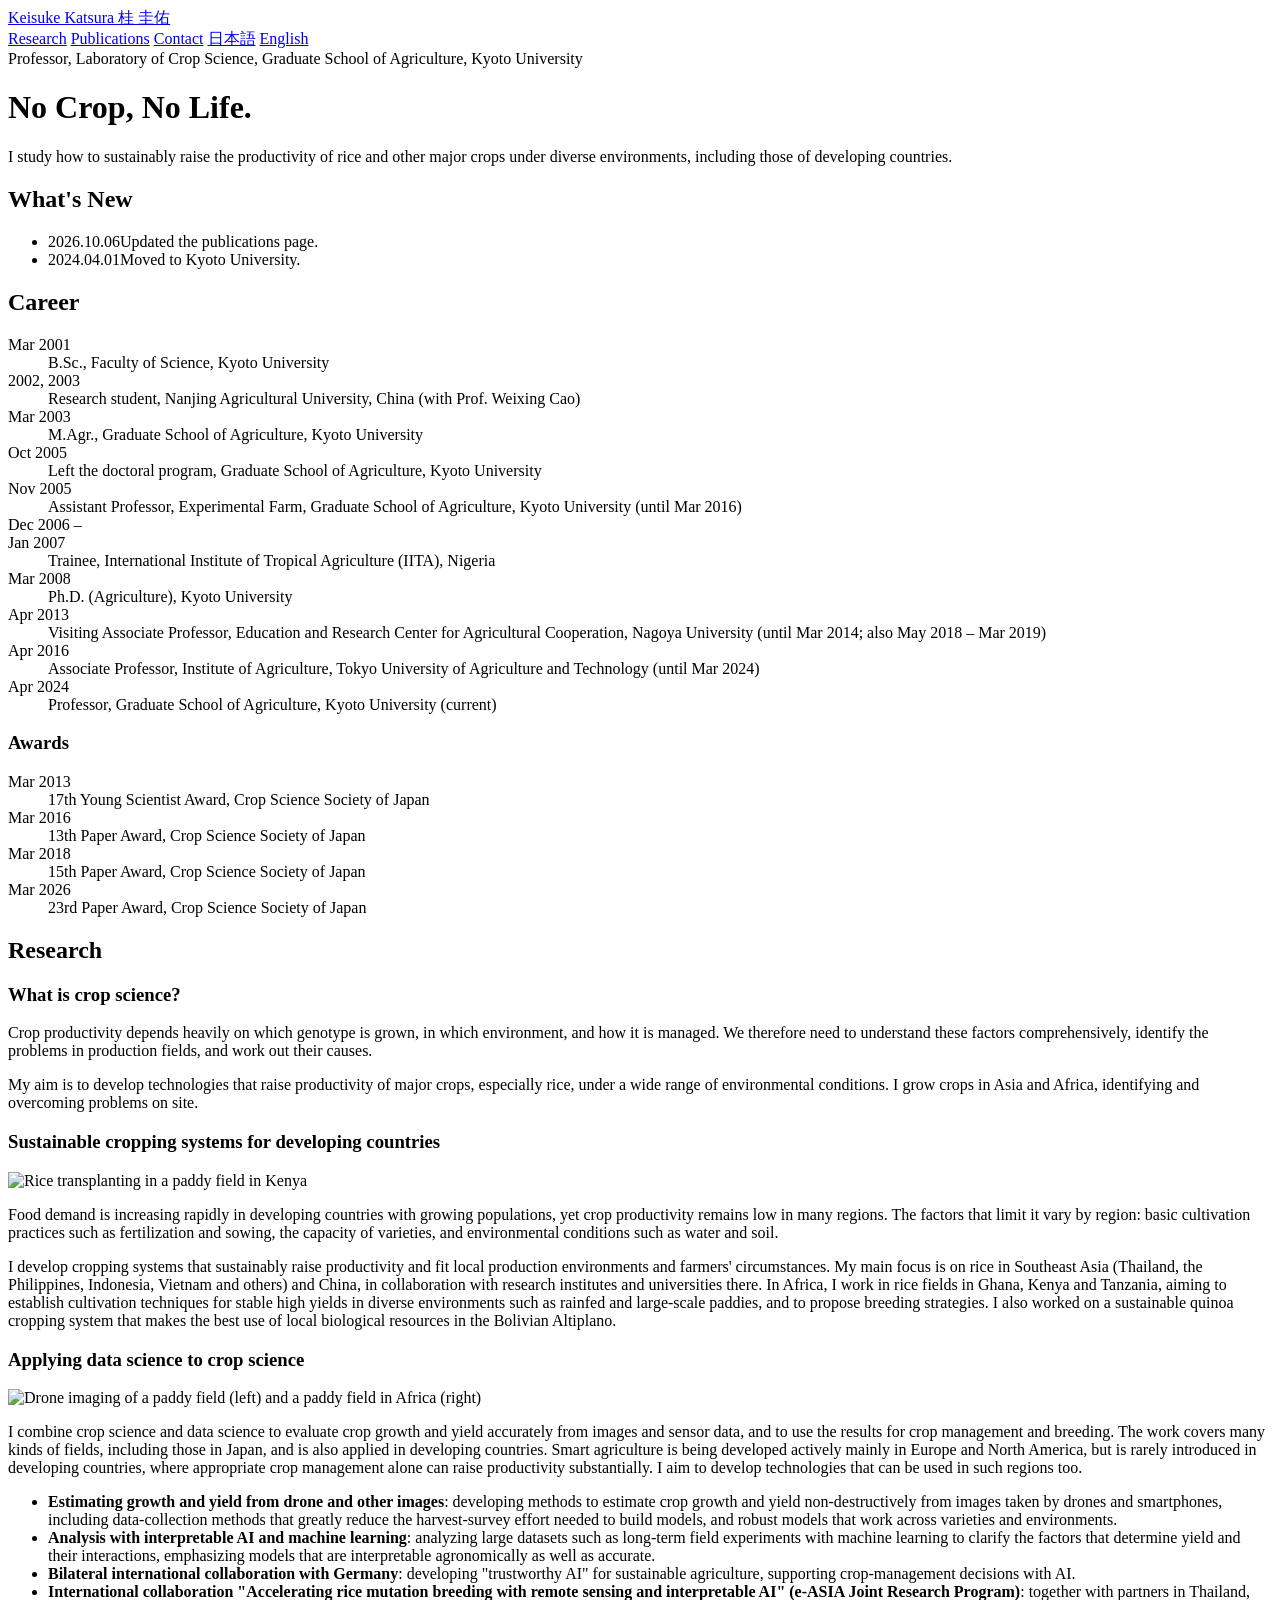
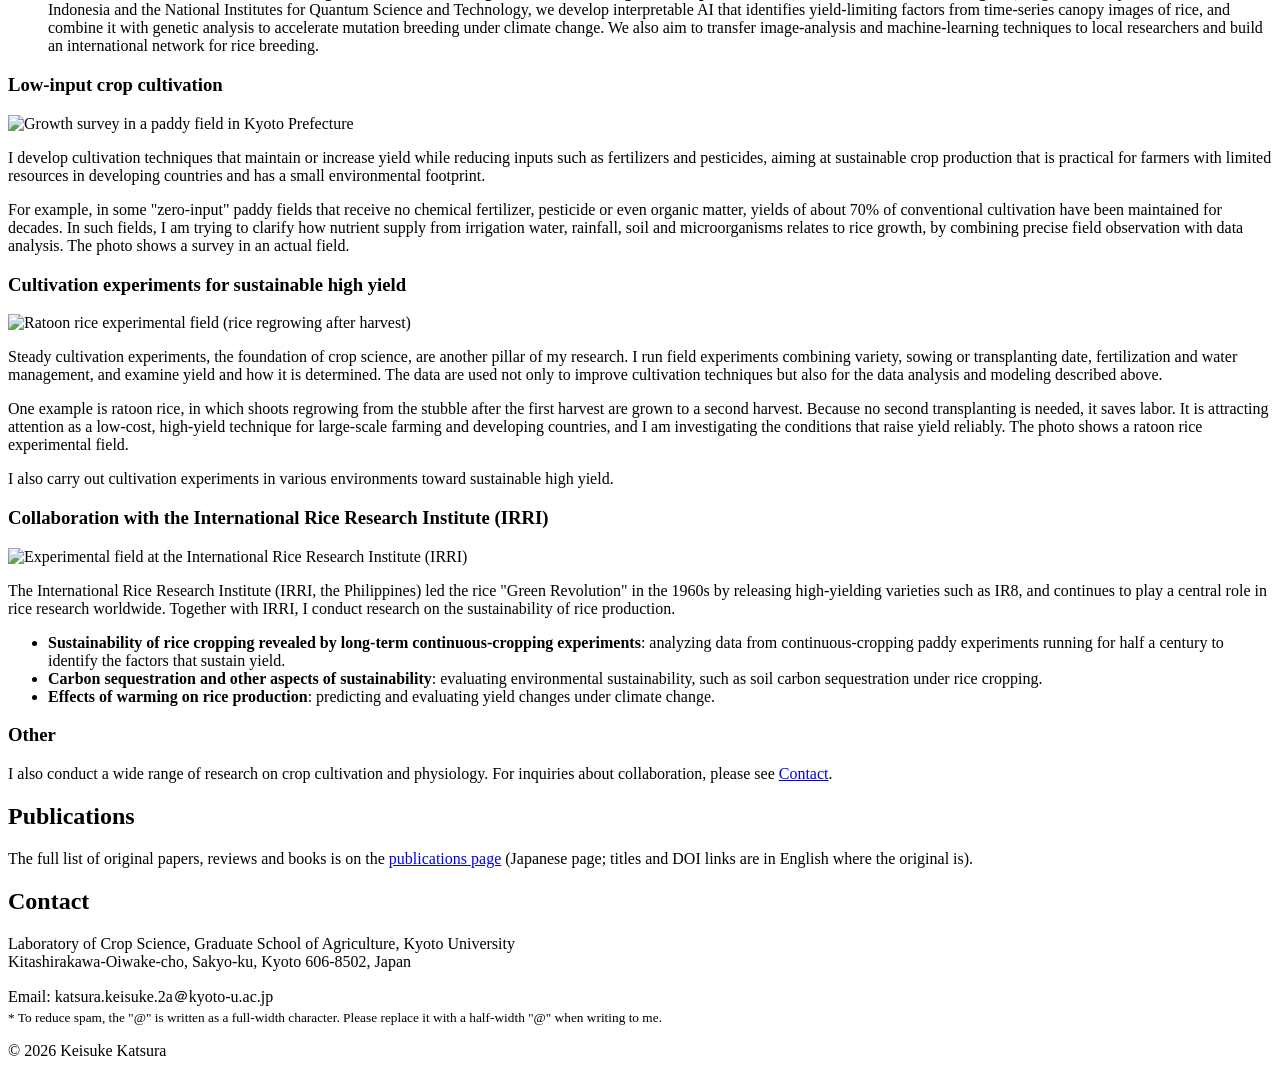
==== en.html @ cc86bb64 "Add files via upload" ====
<!doctype html>
<html lang="en">
<head>
<meta charset="utf-8">
<meta name="viewport" content="width=device-width,initial-scale=1">
<title>Keisuke Katsura</title>
<meta name="description" content="Personal website of Keisuke Katsura, Professor of Crop Science at Kyoto University. Research on sustainably raising the productivity of rice and other major crops under diverse environments, including developing countries.">
<link rel="preconnect" href="https://fonts.googleapis.com">
<link rel="preconnect" href="https://fonts.gstatic.com" crossorigin>
<link rel="stylesheet" href="https://fonts.googleapis.com/css2?family=Inter:wght@400;600;800&family=Noto+Sans+JP:wght@400;500;700&display=swap">
<link rel="stylesheet" href="style.css">
</head>
<body>
<header><div class="bar">
<a class="brand" href="en.html">Keisuke Katsura <span>桂 圭佑</span></a>
<nav>
<a href="#research">Research</a>
<a href="#publications">Publications</a>
<a href="#contact">Contact</a>
<a href="index.html">日本語</a>
<a href="en.html" aria-current="page">English</a>
</nav></div></header>

<div class="hero"><div>
<div class="eyebrow">Professor, Laboratory of Crop Science, Graduate School of Agriculture, Kyoto University</div>
<h1>No Crop, No Life.</h1>
<p>I study how to sustainably raise the productivity of rice and other major crops under diverse environments, including those of developing countries.</p>
</div></div>

<main>
<h2>What's New</h2>
<ul class="news">
<li><time datetime="2026-10-06">2026.10.06</time>Updated the publications page.</li>
<li><time datetime="2024-04-01">2024.04.01</time>Moved to Kyoto University.</li>
</ul>

<h2>Career</h2>
<div class="card">
<dl class="career">
<dt>Mar 2001</dt><dd>B.Sc., Faculty of Science, Kyoto University</dd>
<dt>2002, 2003</dt><dd>Research student, Nanjing Agricultural University, China (with Prof. Weixing Cao)</dd>
<dt>Mar 2003</dt><dd>M.Agr., Graduate School of Agriculture, Kyoto University</dd>
<dt>Oct 2005</dt><dd>Left the doctoral program, Graduate School of Agriculture, Kyoto University</dd>
<dt>Nov 2005</dt><dd>Assistant Professor, Experimental Farm, Graduate School of Agriculture, Kyoto University (until Mar 2016)</dd>
<dt>Dec 2006 –<br>Jan 2007</dt><dd>Trainee, International Institute of Tropical Agriculture (IITA), Nigeria</dd>
<dt>Mar 2008</dt><dd>Ph.D. (Agriculture), Kyoto University</dd>
<dt>Apr 2013</dt><dd>Visiting Associate Professor, Education and Research Center for Agricultural Cooperation, Nagoya University (until Mar 2014; also May 2018 – Mar 2019)</dd>
<dt>Apr 2016</dt><dd>Associate Professor, Institute of Agriculture, Tokyo University of Agriculture and Technology (until Mar 2024)</dd>
<dt>Apr 2024</dt><dd>Professor, Graduate School of Agriculture, Kyoto University (current)</dd>
</dl>
<h3>Awards</h3>
<dl class="career">
<dt>Mar 2013</dt><dd>17th Young Scientist Award, Crop Science Society of Japan</dd>
<dt>Mar 2016</dt><dd>13th Paper Award, Crop Science Society of Japan</dd>
<dt>Mar 2018</dt><dd>15th Paper Award, Crop Science Society of Japan</dd>
<dt>Mar 2026</dt><dd>23rd Paper Award, Crop Science Society of Japan</dd>
</dl>
</div>

<h2 id="research">Research</h2>

<h3>What is crop science?</h3>
<div class="card">
<p>Crop productivity depends heavily on which genotype is grown, in which environment, and how it is managed. We therefore need to understand these factors comprehensively, identify the problems in production fields, and work out their causes.</p>
<p>My aim is to develop technologies that raise productivity of major crops, especially rice, under a wide range of environmental conditions. I grow crops in Asia and Africa, identifying and overcoming problems on site.</p>
</div>

<h3>Sustainable cropping systems for developing countries</h3>
<div class="card">
<img src="Africa.jpg" alt="Rice transplanting in a paddy field in Kenya">
<p>Food demand is increasing rapidly in developing countries with growing populations, yet crop productivity remains low in many regions. The factors that limit it vary by region: basic cultivation practices such as fertilization and sowing, the capacity of varieties, and environmental conditions such as water and soil.</p>
<p>I develop cropping systems that sustainably raise productivity and fit local production environments and farmers' circumstances. My main focus is on rice in Southeast Asia (Thailand, the Philippines, Indonesia, Vietnam and others) and China, in collaboration with research institutes and universities there. In Africa, I work in rice fields in Ghana, Kenya and Tanzania, aiming to establish cultivation techniques for stable high yields in diverse environments such as rainfed and large-scale paddies, and to propose breeding strategies. I also worked on a sustainable quinoa cropping system that makes the best use of local biological resources in the Bolivian Altiplano.</p>
</div>

<h3>Applying data science to crop science</h3>
<div class="card">
<img src="Amart%20agric.jpg" alt="Drone imaging of a paddy field (left) and a paddy field in Africa (right)">
<p>I combine crop science and data science to evaluate crop growth and yield accurately from images and sensor data, and to use the results for crop management and breeding. The work covers many kinds of fields, including those in Japan, and is also applied in developing countries. Smart agriculture is being developed actively mainly in Europe and North America, but is rarely introduced in developing countries, where appropriate crop management alone can raise productivity substantially. I aim to develop technologies that can be used in such regions too.</p>
<ul>
<li><strong>Estimating growth and yield from drone and other images</strong>: developing methods to estimate crop growth and yield non-destructively from images taken by drones and smartphones, including data-collection methods that greatly reduce the harvest-survey effort needed to build models, and robust models that work across varieties and environments.</li>
<li><strong>Analysis with interpretable AI and machine learning</strong>: analyzing large datasets such as long-term field experiments with machine learning to clarify the factors that determine yield and their interactions, emphasizing models that are interpretable agronomically as well as accurate.</li>
<li><strong>Bilateral international collaboration with Germany</strong>: developing "trustworthy AI" for sustainable agriculture, supporting crop-management decisions with AI.</li>
<li><strong>International collaboration "Accelerating rice mutation breeding with remote sensing and interpretable AI" (e-ASIA Joint Research Program)</strong>: together with partners in Thailand, Indonesia and the National Institutes for Quantum Science and Technology, we develop interpretable AI that identifies yield-limiting factors from time-series canopy images of rice, and combine it with genetic analysis to accelerate mutation breeding under climate change. We also aim to transfer image-analysis and machine-learning techniques to local researchers and build an international network for rice breeding.</li>
</ul>
</div>

<h3>Low-input crop cultivation</h3>
<div class="card">
<img src="IMG_9098.jpg" alt="Growth survey in a paddy field in Kyoto Prefecture">
<p>I develop cultivation techniques that maintain or increase yield while reducing inputs such as fertilizers and pesticides, aiming at sustainable crop production that is practical for farmers with limited resources in developing countries and has a small environmental footprint.</p>
<p>For example, in some "zero-input" paddy fields that receive no chemical fertilizer, pesticide or even organic matter, yields of about 70% of conventional cultivation have been maintained for decades. In such fields, I am trying to clarify how nutrient supply from irrigation water, rainfall, soil and microorganisms relates to rice growth, by combining precise field observation with data analysis. The photo shows a survey in an actual field.</p>
</div>

<h3>Cultivation experiments for sustainable high yield</h3>
<div class="card">
<img src="IMG_6469.jpg" alt="Ratoon rice experimental field (rice regrowing after harvest)">
<p>Steady cultivation experiments, the foundation of crop science, are another pillar of my research. I run field experiments combining variety, sowing or transplanting date, fertilization and water management, and examine yield and how it is determined. The data are used not only to improve cultivation techniques but also for the data analysis and modeling described above.</p>
<p>One example is ratoon rice, in which shoots regrowing from the stubble after the first harvest are grown to a second harvest. Because no second transplanting is needed, it saves labor. It is attracting attention as a low-cost, high-yield technique for large-scale farming and developing countries, and I am investigating the conditions that raise yield reliably. The photo shows a ratoon rice experimental field.</p>
<p>I also carry out cultivation experiments in various environments toward sustainable high yield.</p>
</div>

<h3>Collaboration with the International Rice Research Institute (IRRI)</h3>
<div class="card">
<img src="DSC_1600_web.jpg" alt="Experimental field at the International Rice Research Institute (IRRI)">
<p>The International Rice Research Institute (IRRI, the Philippines) led the rice "Green Revolution" in the 1960s by releasing high-yielding varieties such as IR8, and continues to play a central role in rice research worldwide. Together with IRRI, I conduct research on the sustainability of rice production.</p>
<ul>
<li><strong>Sustainability of rice cropping revealed by long-term continuous-cropping experiments</strong>: analyzing data from continuous-cropping paddy experiments running for half a century to identify the factors that sustain yield.</li>
<li><strong>Carbon sequestration and other aspects of sustainability</strong>: evaluating environmental sustainability, such as soil carbon sequestration under rice cropping.</li>
<li><strong>Effects of warming on rice production</strong>: predicting and evaluating yield changes under climate change.</li>
</ul>
</div>

<h3>Other</h3>
<div class="card">
<p>I also conduct a wide range of research on crop cultivation and physiology. For inquiries about collaboration, please see <a href="#contact">Contact</a>.</p>
</div>

<h2 id="publications">Publications</h2>
<div class="card">
<p>The full list of original papers, reviews and books is on the <a href="publications.html">publications page</a> (Japanese page; titles and DOI links are in English where the original is).</p>
</div>

<h2 id="contact">Contact</h2>
<div class="card">
<p>Laboratory of Crop Science, Graduate School of Agriculture, Kyoto University<br>
Kitashirakawa-Oiwake-cho, Sakyo-ku, Kyoto 606-8502, Japan</p>
<p>Email: katsura.keisuke.2a＠kyoto-u.ac.jp<br>
<small class="muted">* To reduce spam, the "@" is written as a full-width character. Please replace it with a half-width "@" when writing to me.</small></p>
</div>
</main>
<footer>&copy; 2026 Keisuke Katsura</footer>
</body>
</html>
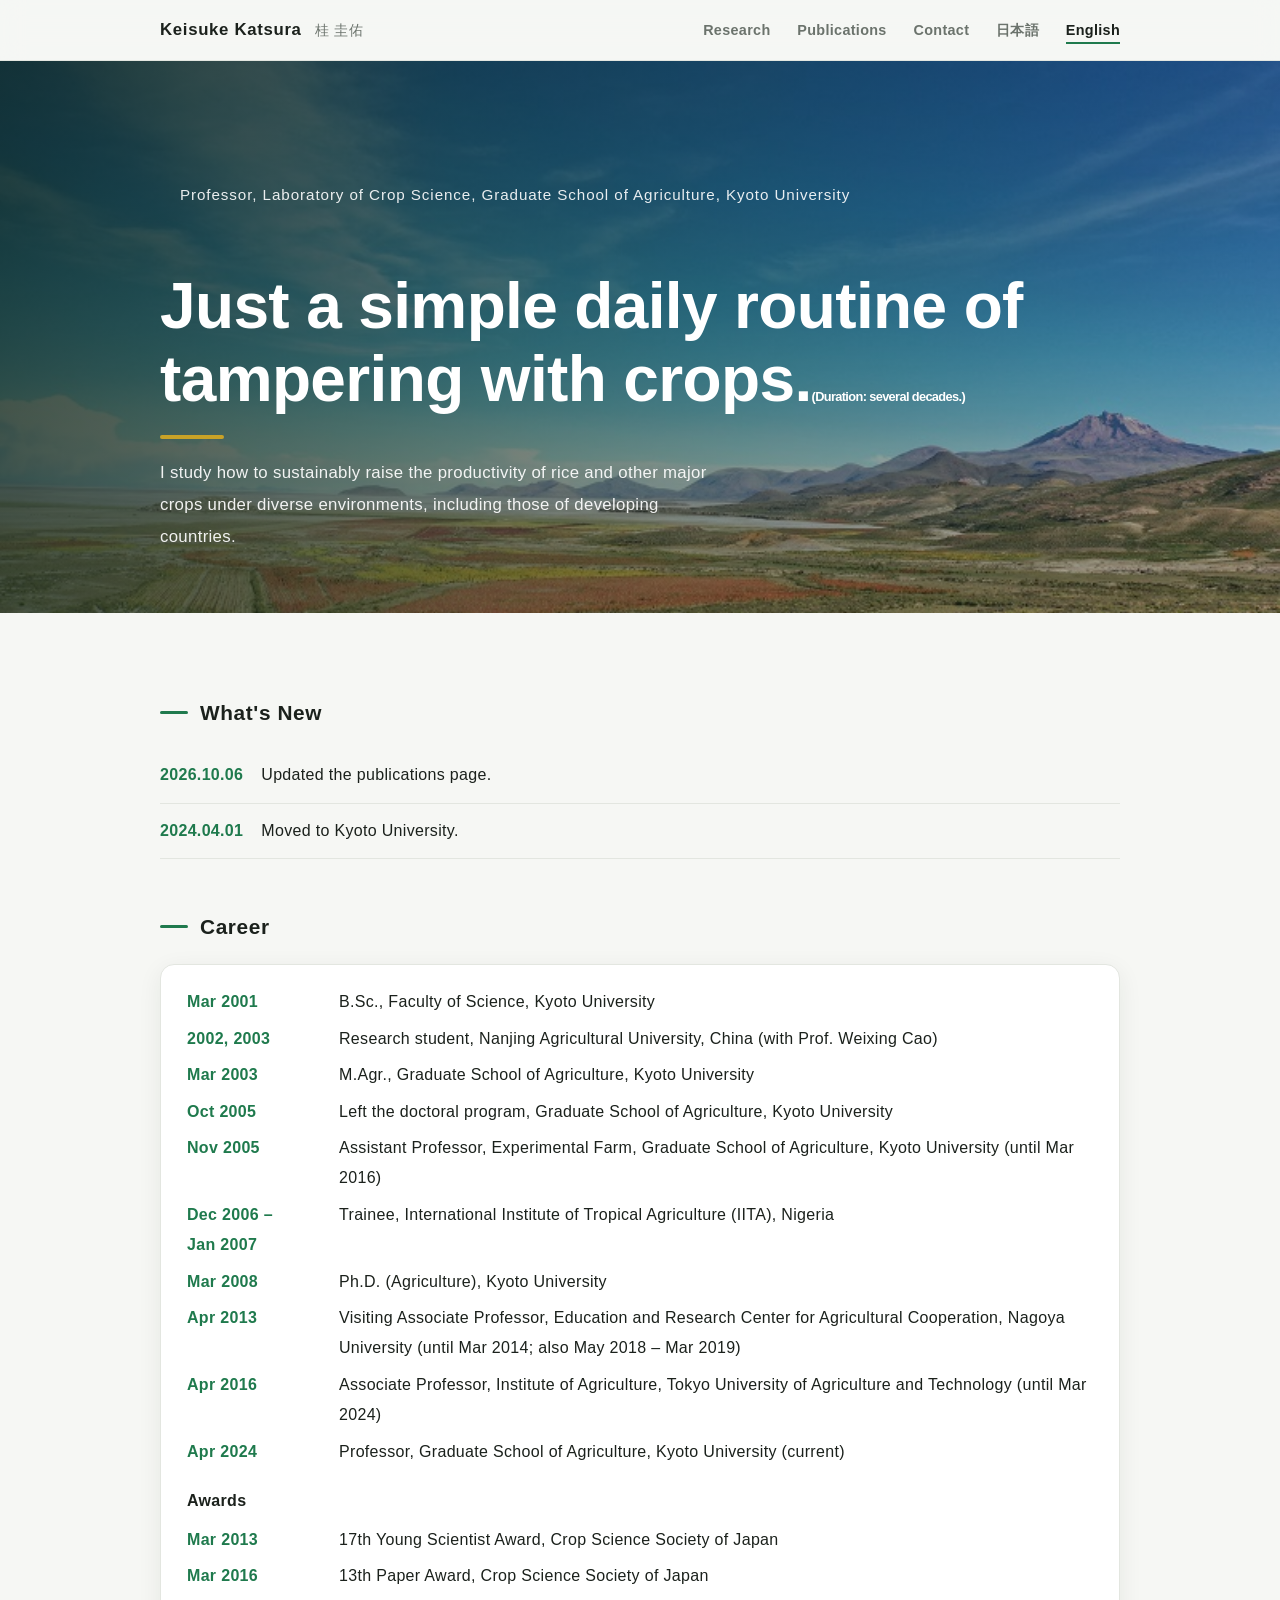
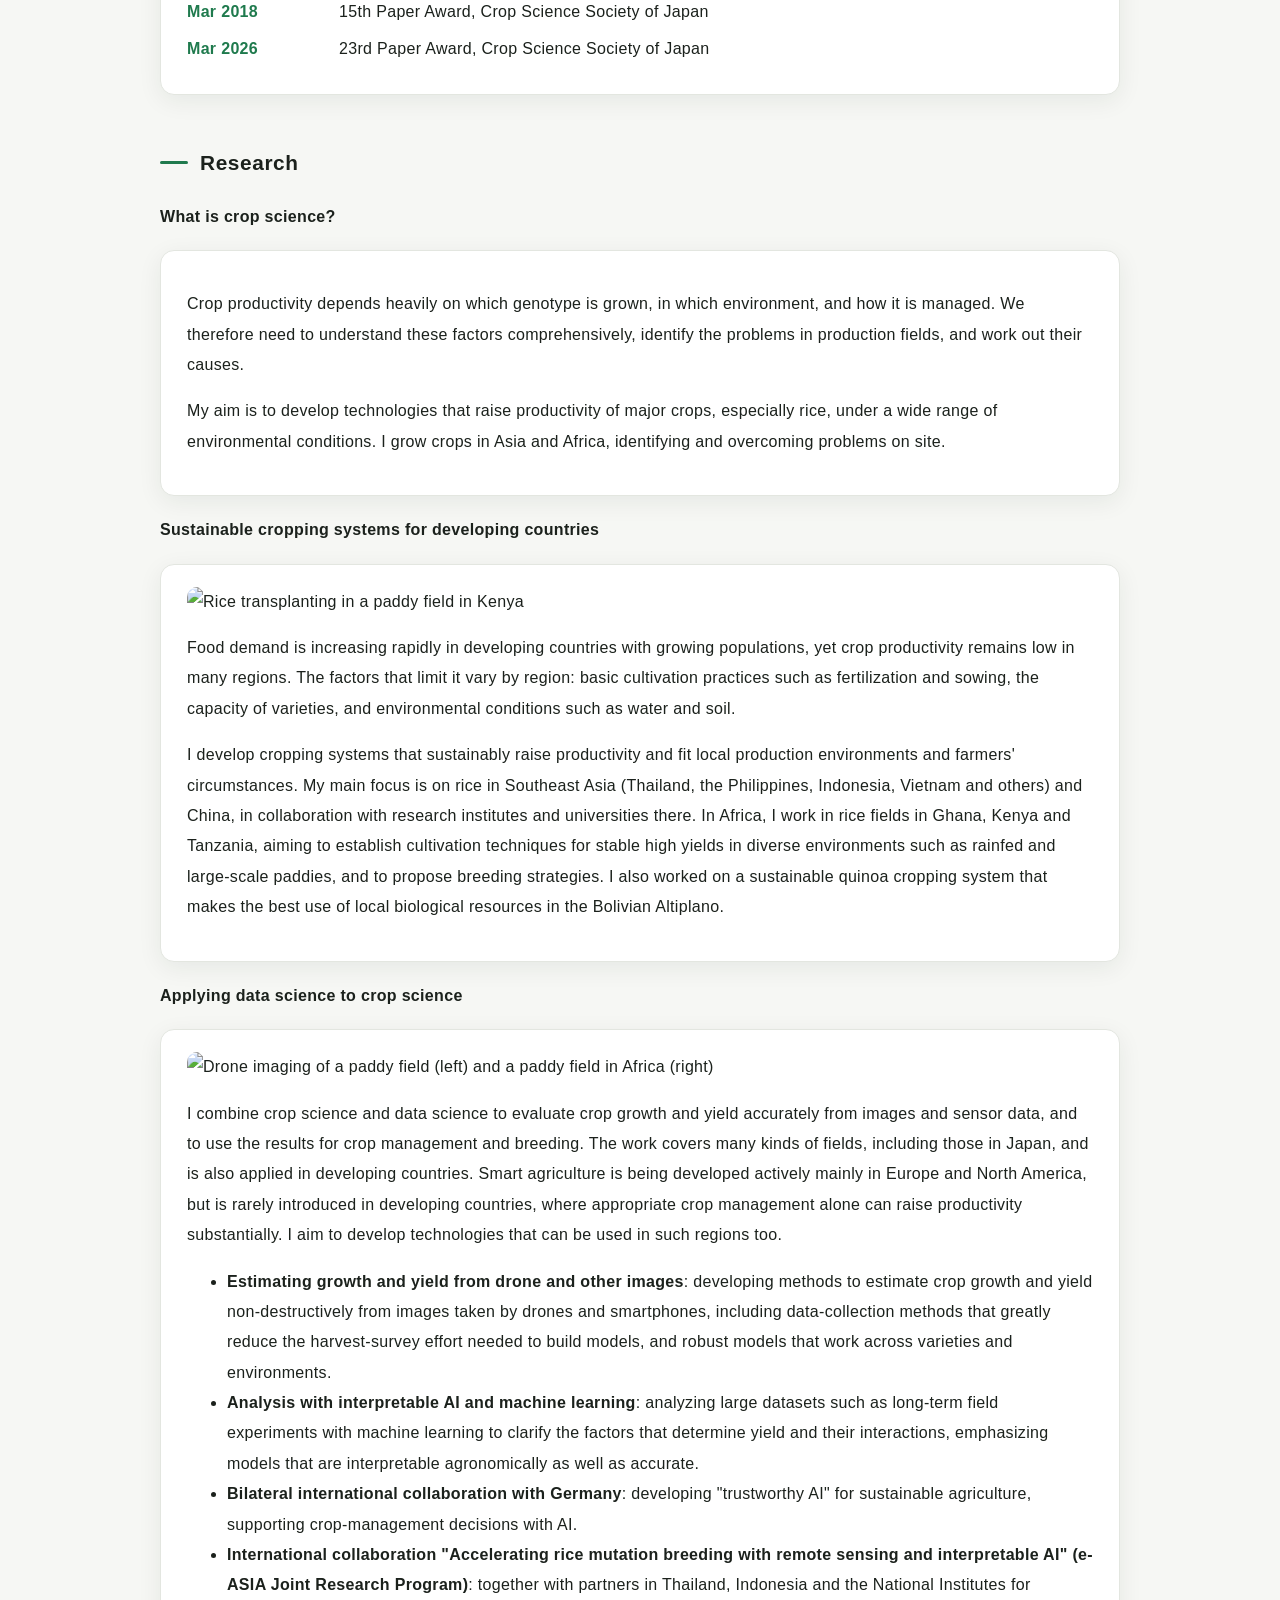
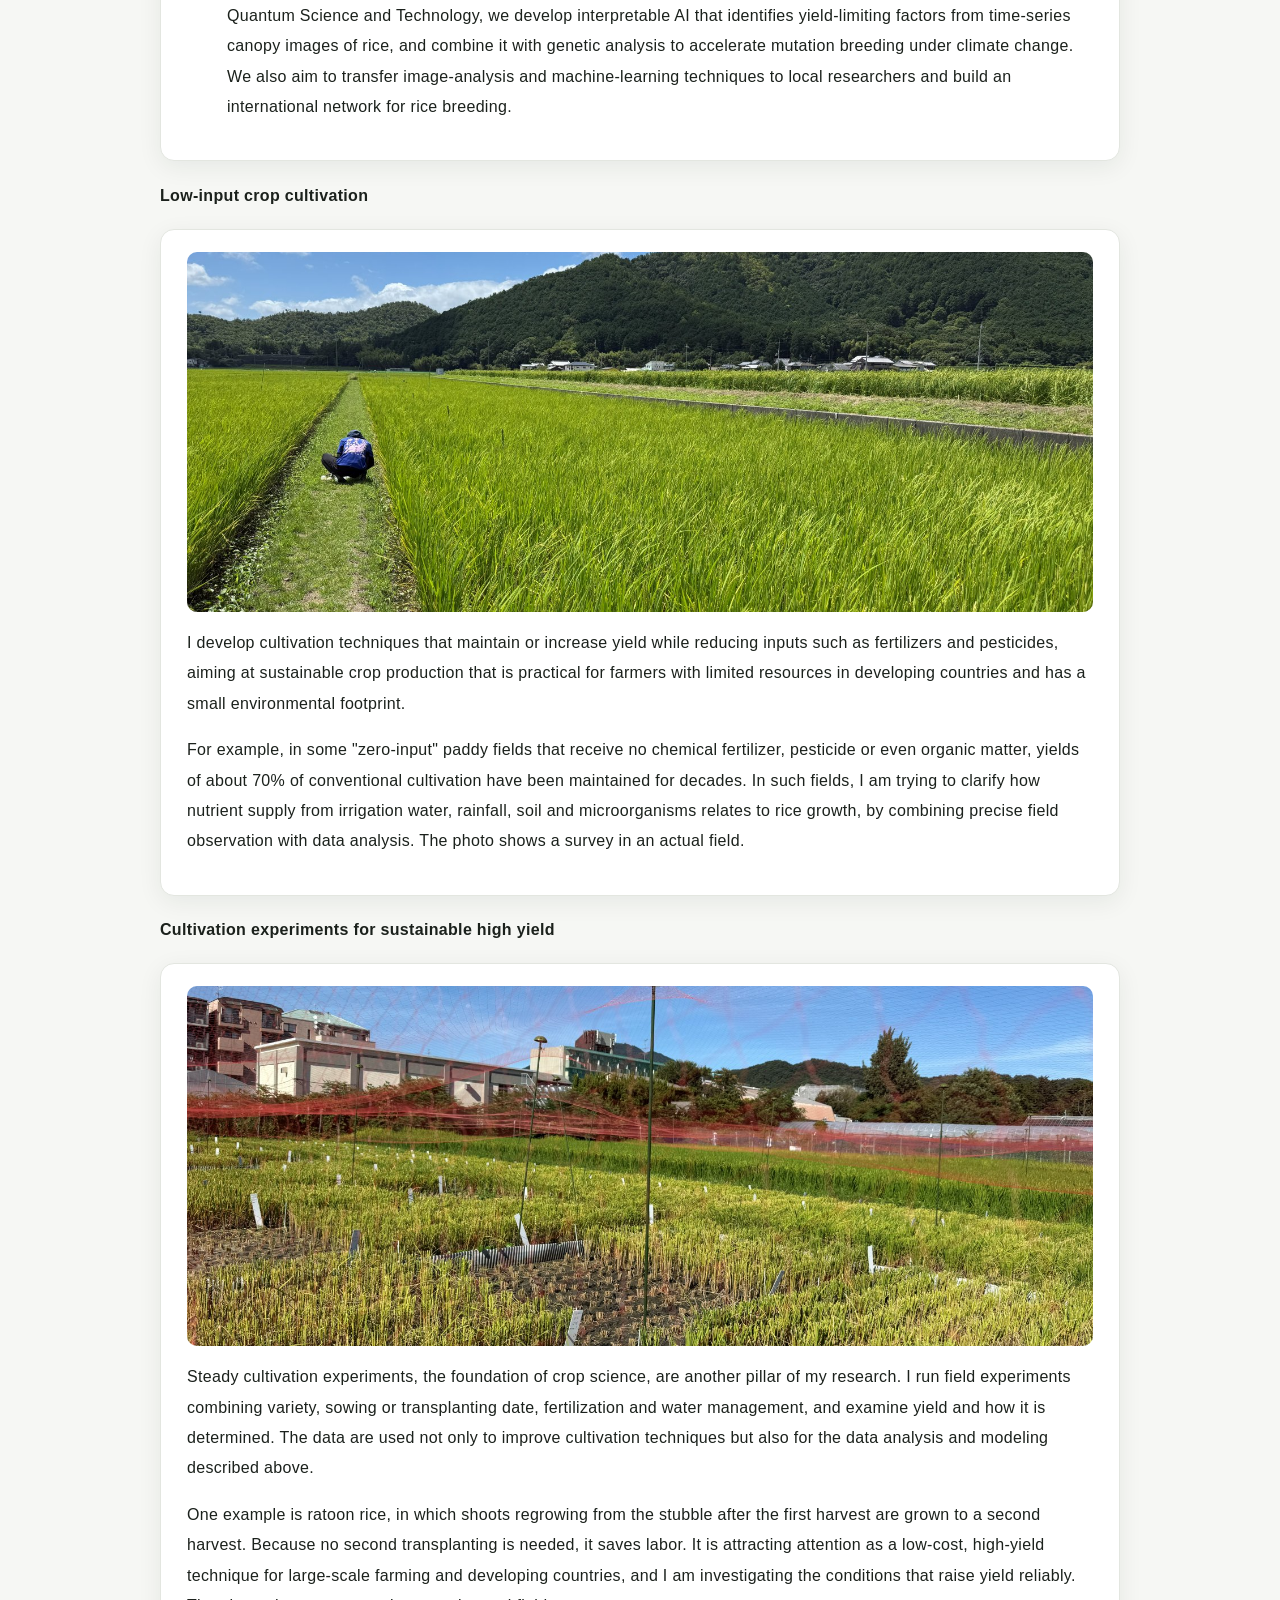
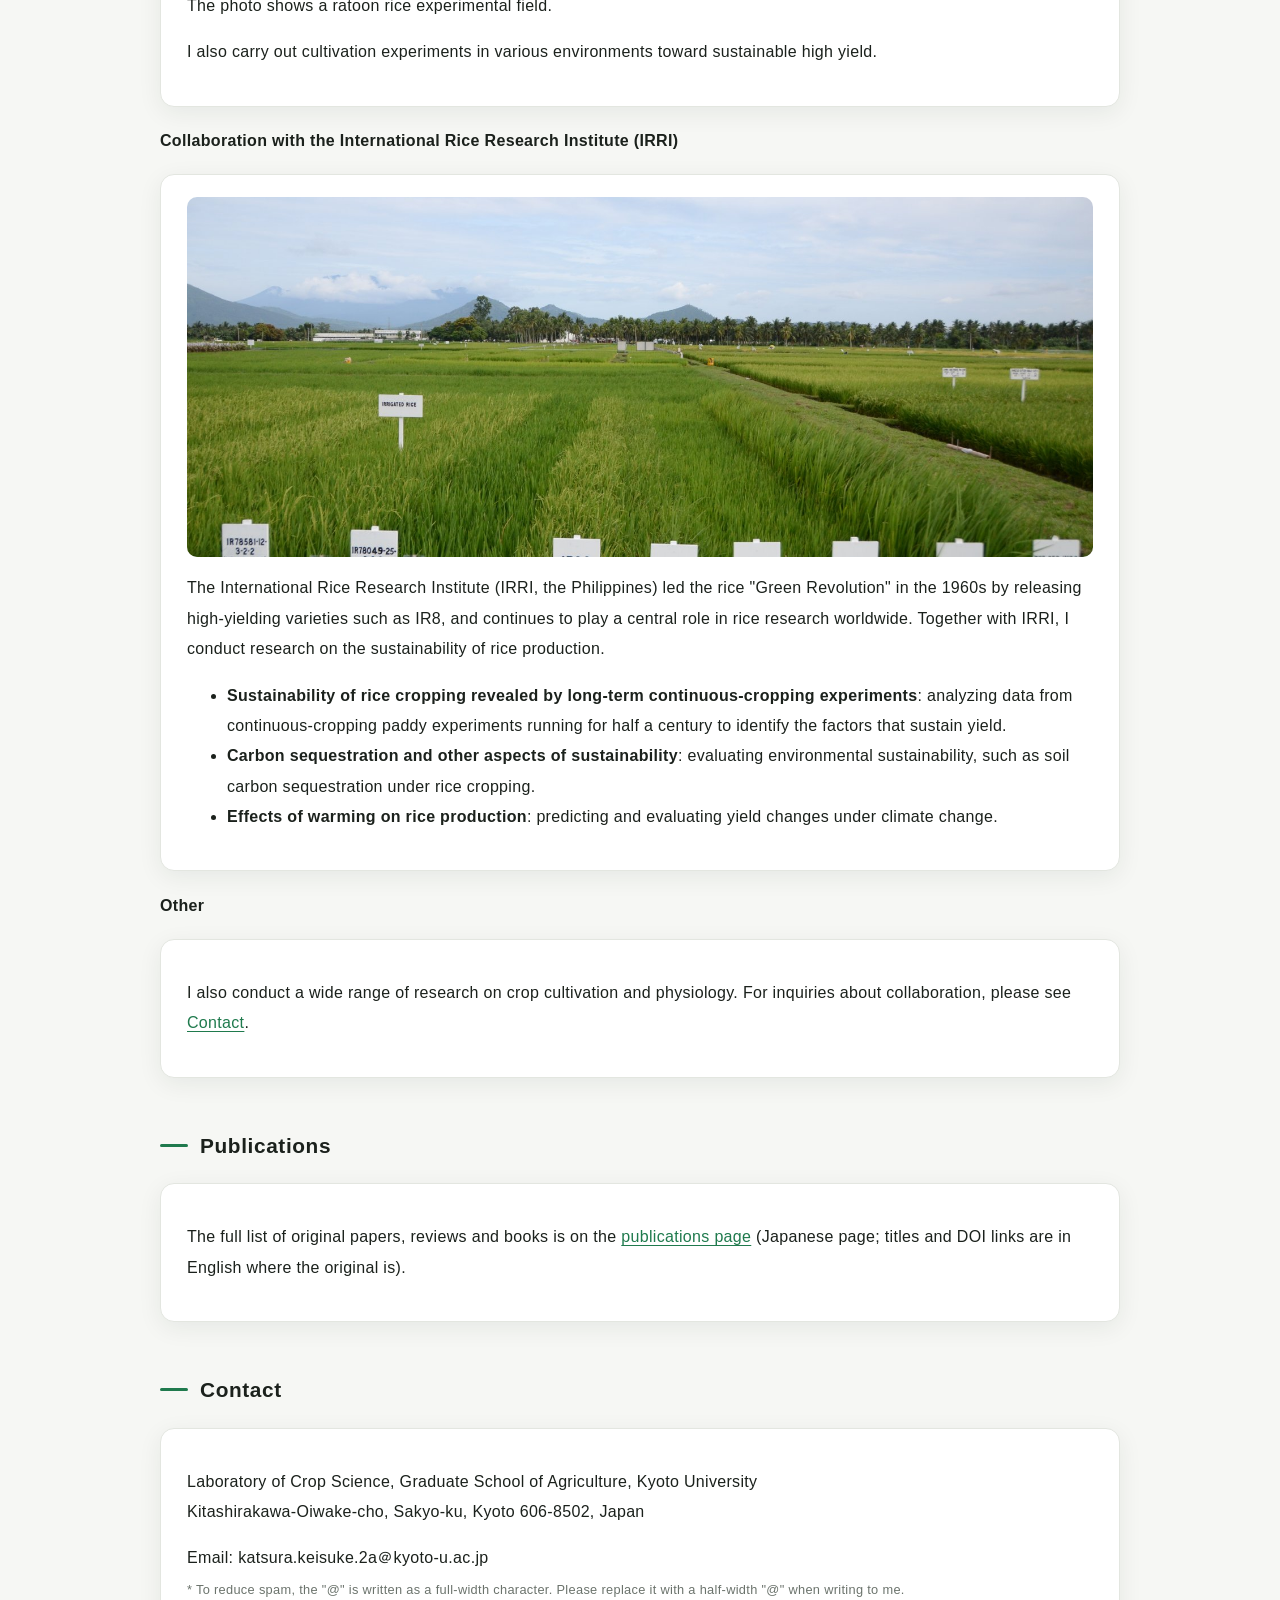
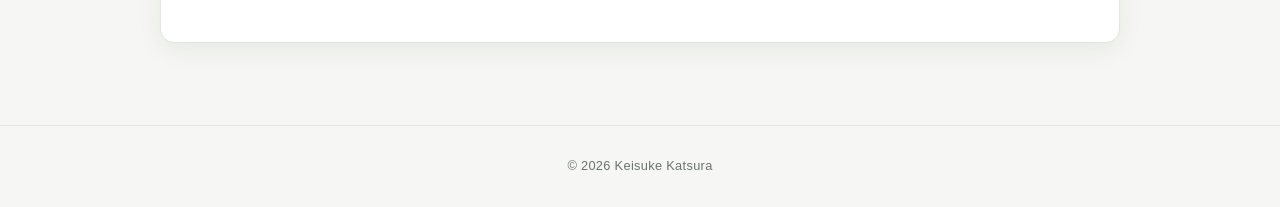
==== commit c6305fe6: "Add files via upload" ====
--- a/en.html
+++ b/en.html
@@ -23,7 +23,7 @@
 
 <div class="hero"><div>
 <div class="eyebrow">Professor, Laboratory of Crop Science, Graduate School of Agriculture, Kyoto University</div>
-<h1>No Crop, No Life.</h1>
+<h1>Just a simple daily routine of tampering with crops.<small>(Duration: several decades.)</small></h1>
 <p>I study how to sustainably raise the productivity of rice and other major crops under diverse environments, including those of developing countries.</p>
 </div></div>
 
--- a/style.css
+++ b/style.css
@@ -0,0 +1,43 @@
+:root{
+--bg:#f6f7f4;--fg:#1b211c;--muted:#6b736c;--accent:#1f7a4d;--accent2:#c9a227;
+--card:#ffffff;--line:#e3e6e0;--shadow:0 6px 24px rgba(20,40,25,.07);
+--head:"Inter","Noto Sans JP",sans-serif;
+}
+@media (prefers-color-scheme:dark){:root{--bg:#0f1311;--fg:#e9ece7;--muted:#98a199;--accent:#5fd19a;--accent2:#e0bd4a;--card:#171c19;--line:#262d28;--shadow:0 6px 24px rgba(0,0,0,.35)}}
+*{box-sizing:border-box}
+html{scroll-behavior:smooth}
+body{margin:0;background:var(--bg);color:var(--fg);font-family:"Noto Sans JP","Hiragino Kaku Gothic ProN","Yu Gothic",Meiryo,sans-serif;line-height:1.9;letter-spacing:.02em;-webkit-font-smoothing:antialiased}
+a{color:var(--accent);text-underline-offset:3px}
+header{position:sticky;top:0;z-index:10;background:color-mix(in srgb,var(--bg) 80%,transparent);backdrop-filter:blur(12px);border-bottom:1px solid var(--line)}
+.bar{max-width:1000px;margin:0 auto;padding:14px 20px;display:flex;flex-wrap:wrap;gap:8px 28px;align-items:center;justify-content:space-between}
+.brand{font-family:var(--head);font-weight:800;font-size:1.05rem;color:var(--fg);text-decoration:none;letter-spacing:.04em}
+.brand span{font-weight:400;color:var(--muted);margin-left:8px;font-size:.85rem}
+nav a{font-family:var(--head);font-size:.9rem;font-weight:600;margin-left:22px;text-decoration:none;color:var(--muted);padding-bottom:4px;border-bottom:2px solid transparent;transition:.2s}
+nav a:hover,nav a[aria-current]{color:var(--fg);border-bottom-color:var(--accent)}
+.hero{min-height:440px;background:linear-gradient(115deg,rgba(8,30,18,.82),rgba(8,30,18,.25)),url("DJI_0043.jpg") center/cover;color:#fff;display:flex;align-items:center}
+.hero div{max-width:1000px;margin:0 auto;padding:60px 20px;width:100%}
+.hero h1{font-family:var(--head);font-weight:800;font-size:clamp(2.2rem,6vw,4rem);line-height:1.15;letter-spacing:-.01em;margin:0 0 18px}
+.hero h1::after{content:"";display:block;width:64px;height:4px;background:var(--accent2);margin-top:18px;border-radius:2px}
+.hero p{max-width:34em;margin:0;font-size:1.05rem;opacity:.92}
+main{max-width:1000px;margin:0 auto;padding:32px 20px 64px}
+h1{font-family:var(--head);font-weight:800}
+h2{font-family:var(--head);font-size:1.3rem;font-weight:800;letter-spacing:.03em;margin:3rem 0 1rem;display:flex;align-items:center;gap:12px}
+h2::before{content:"";width:28px;height:3px;background:var(--accent);border-radius:2px}
+.card{background:var(--card);border:1px solid var(--line);border-radius:14px;padding:22px 26px;margin:18px 0;box-shadow:var(--shadow)}
+.card img{width:100%;max-height:360px;object-fit:cover;border-radius:10px;display:block;margin-bottom:16px}
+.news{list-style:none;padding:0;margin:0}
+.news li{padding:12px 0;border-bottom:1px solid var(--line)}
+.news time{font-family:var(--head);font-weight:600;color:var(--accent);margin-right:18px}
+.pubs li{margin-bottom:14px}
+.muted,.todo{color:var(--muted)}
+.todo{font-style:italic}
+small{font-size:.8rem}
+footer{text-align:center;color:var(--muted);font-family:var(--head);font-size:.8rem;padding:28px 16px;border-top:1px solid var(--line)}
+@media(max-width:600px){nav a{margin:0 16px 0 0}.hero{min-height:340px}.card{padding:18px}}
+.conf{margin:-8px 0 10px;font-size:.9rem}
+.eyebrow{font-family:var(--head);font-size:.95rem;letter-spacing:.06em;margin-bottom:12px;opacity:.9}
+.career{display:grid;grid-template-columns:8.5em 1fr;gap:6px 16px;margin:0 0 8px}
+.career dt{font-family:var(--head);font-weight:600;color:var(--accent)}
+.career dd{margin:0}
+h3{font-family:var(--head);font-size:1rem;margin:1.2rem 0 .5rem}
+@media(max-width:600px){.career{grid-template-columns:1fr}.career dd{margin-bottom:8px}}
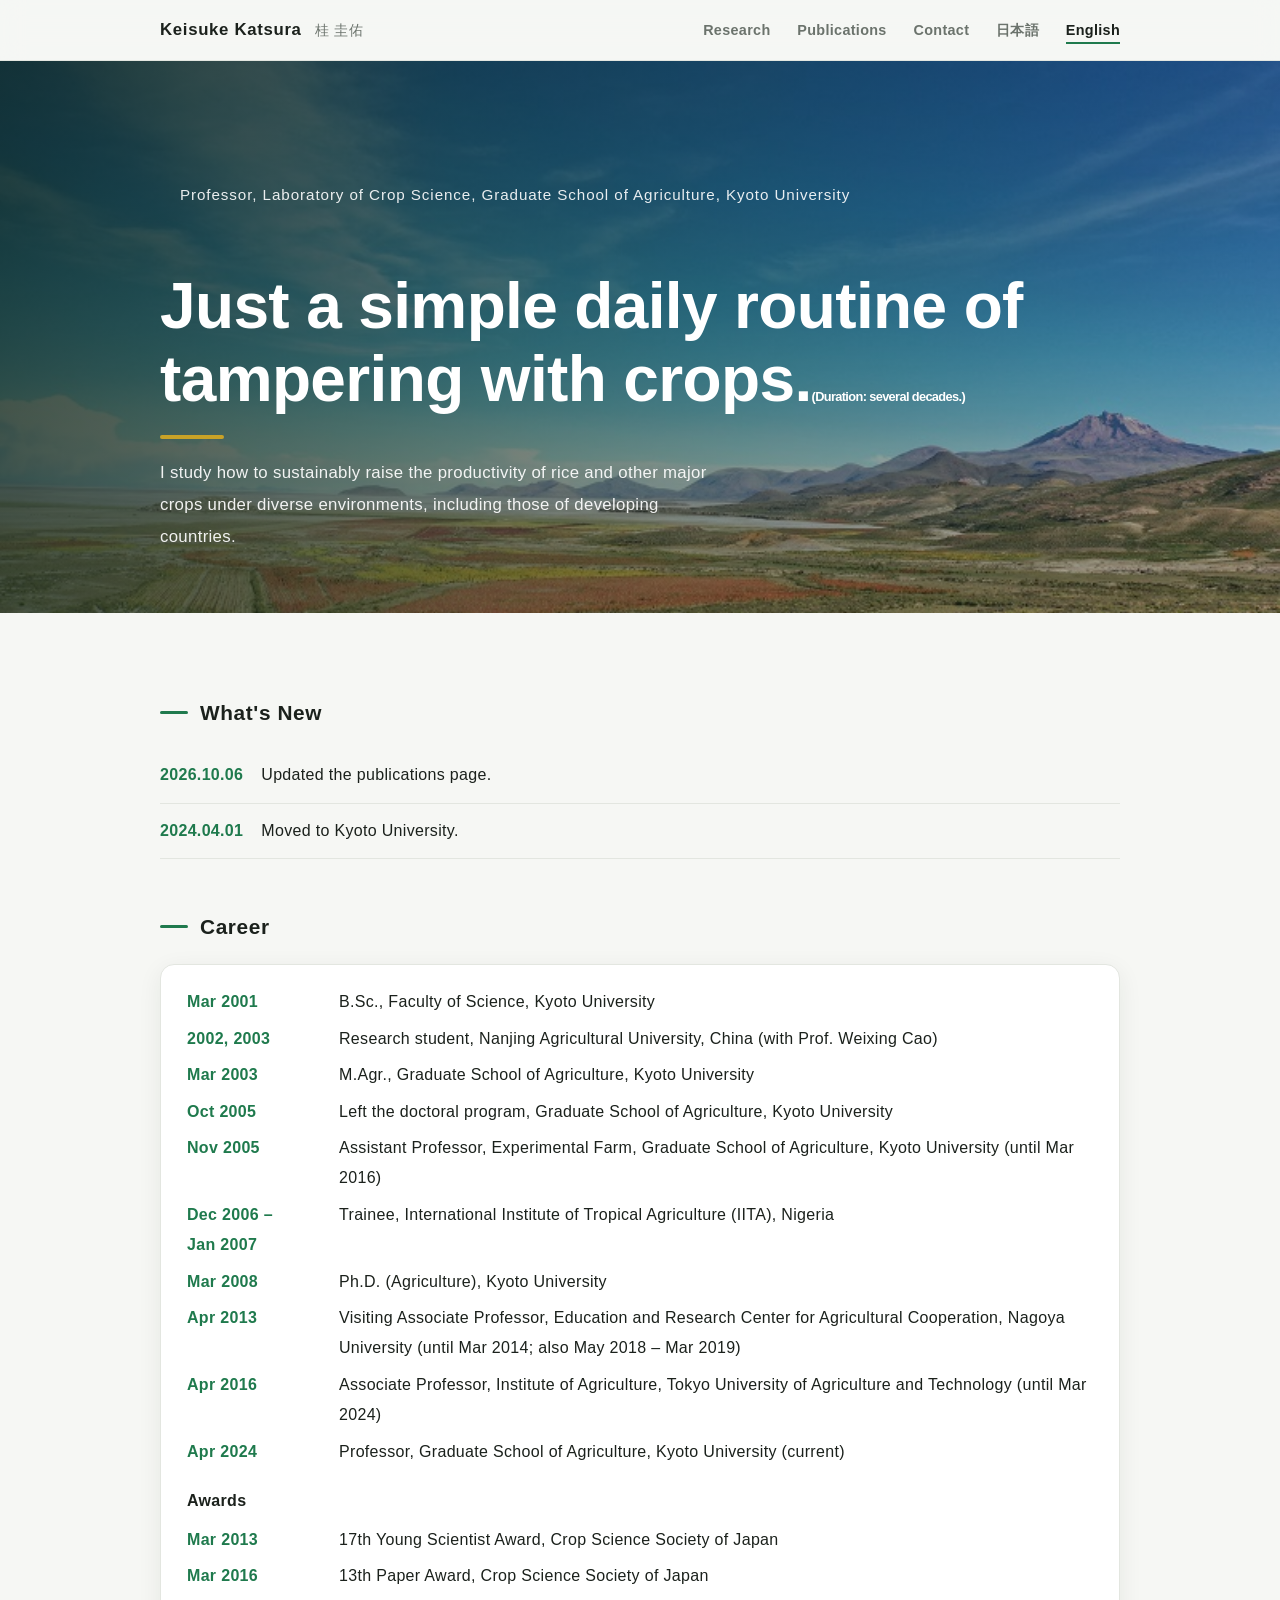
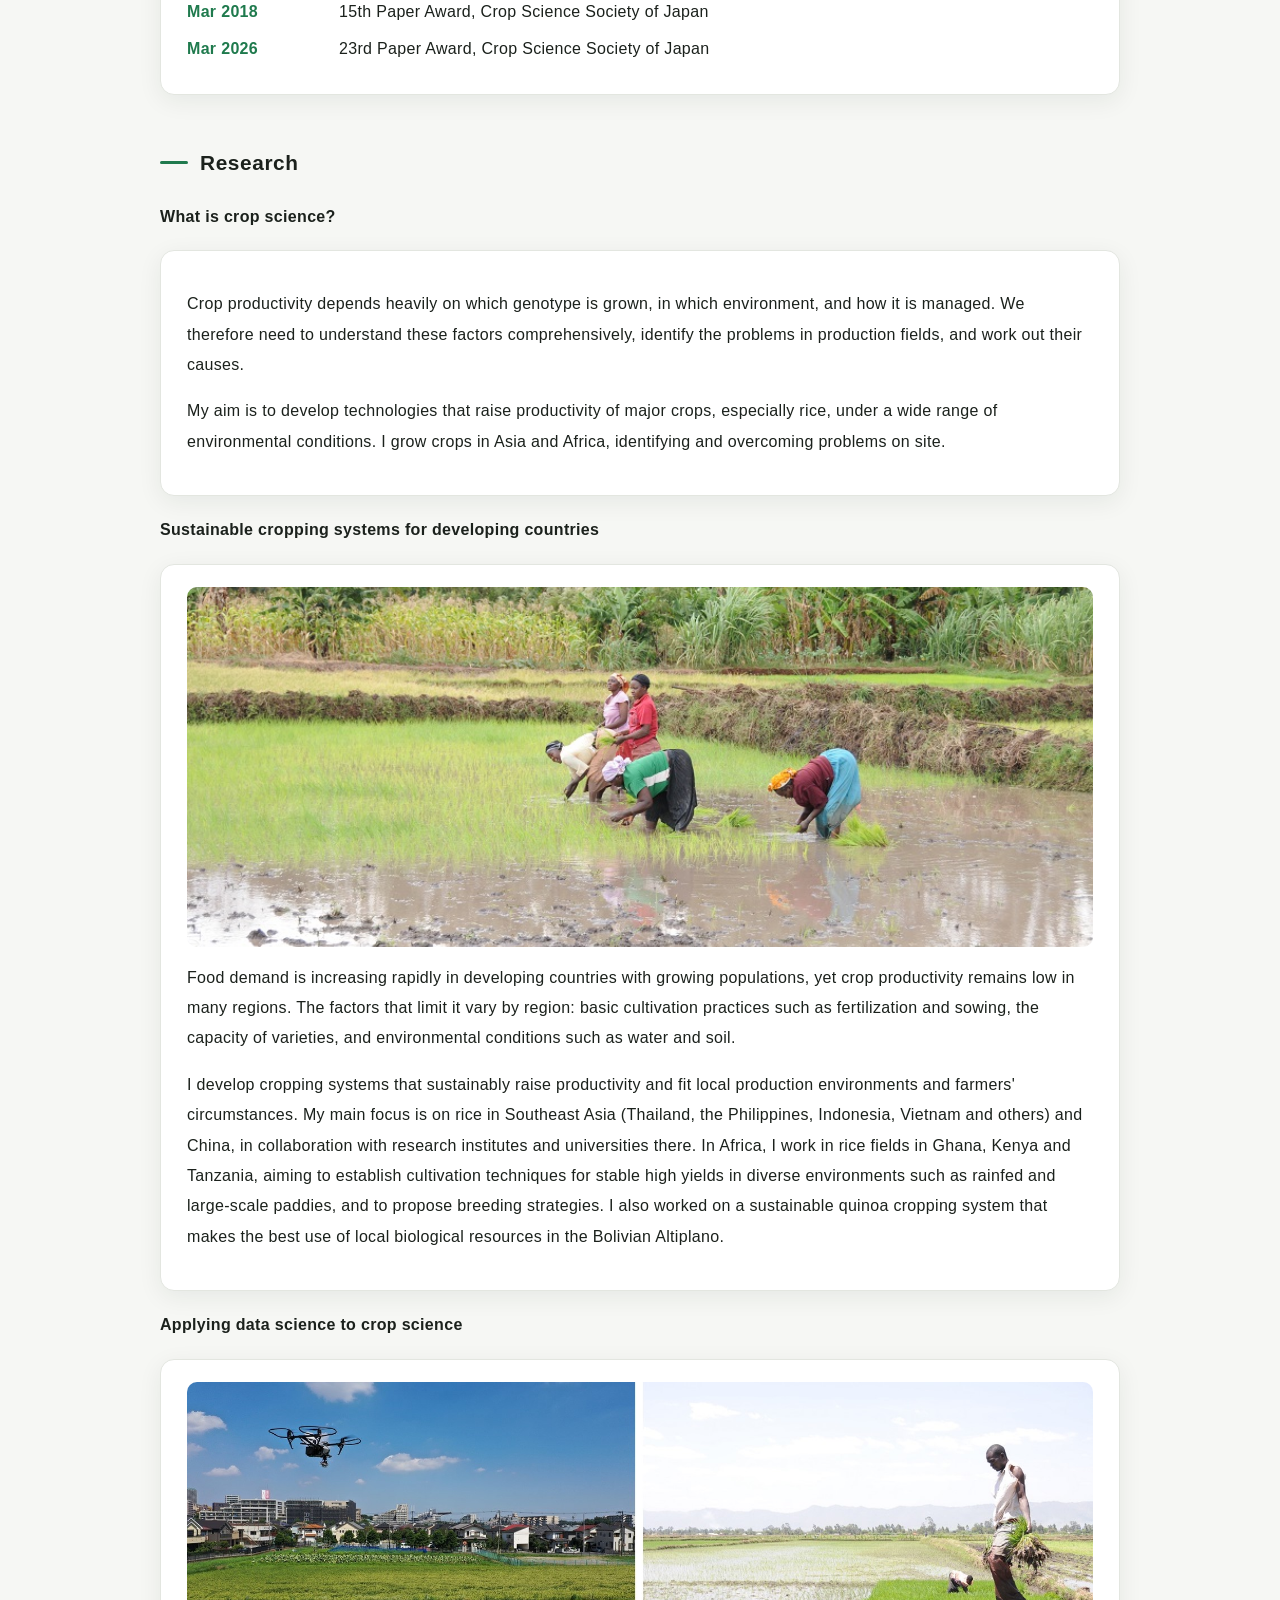
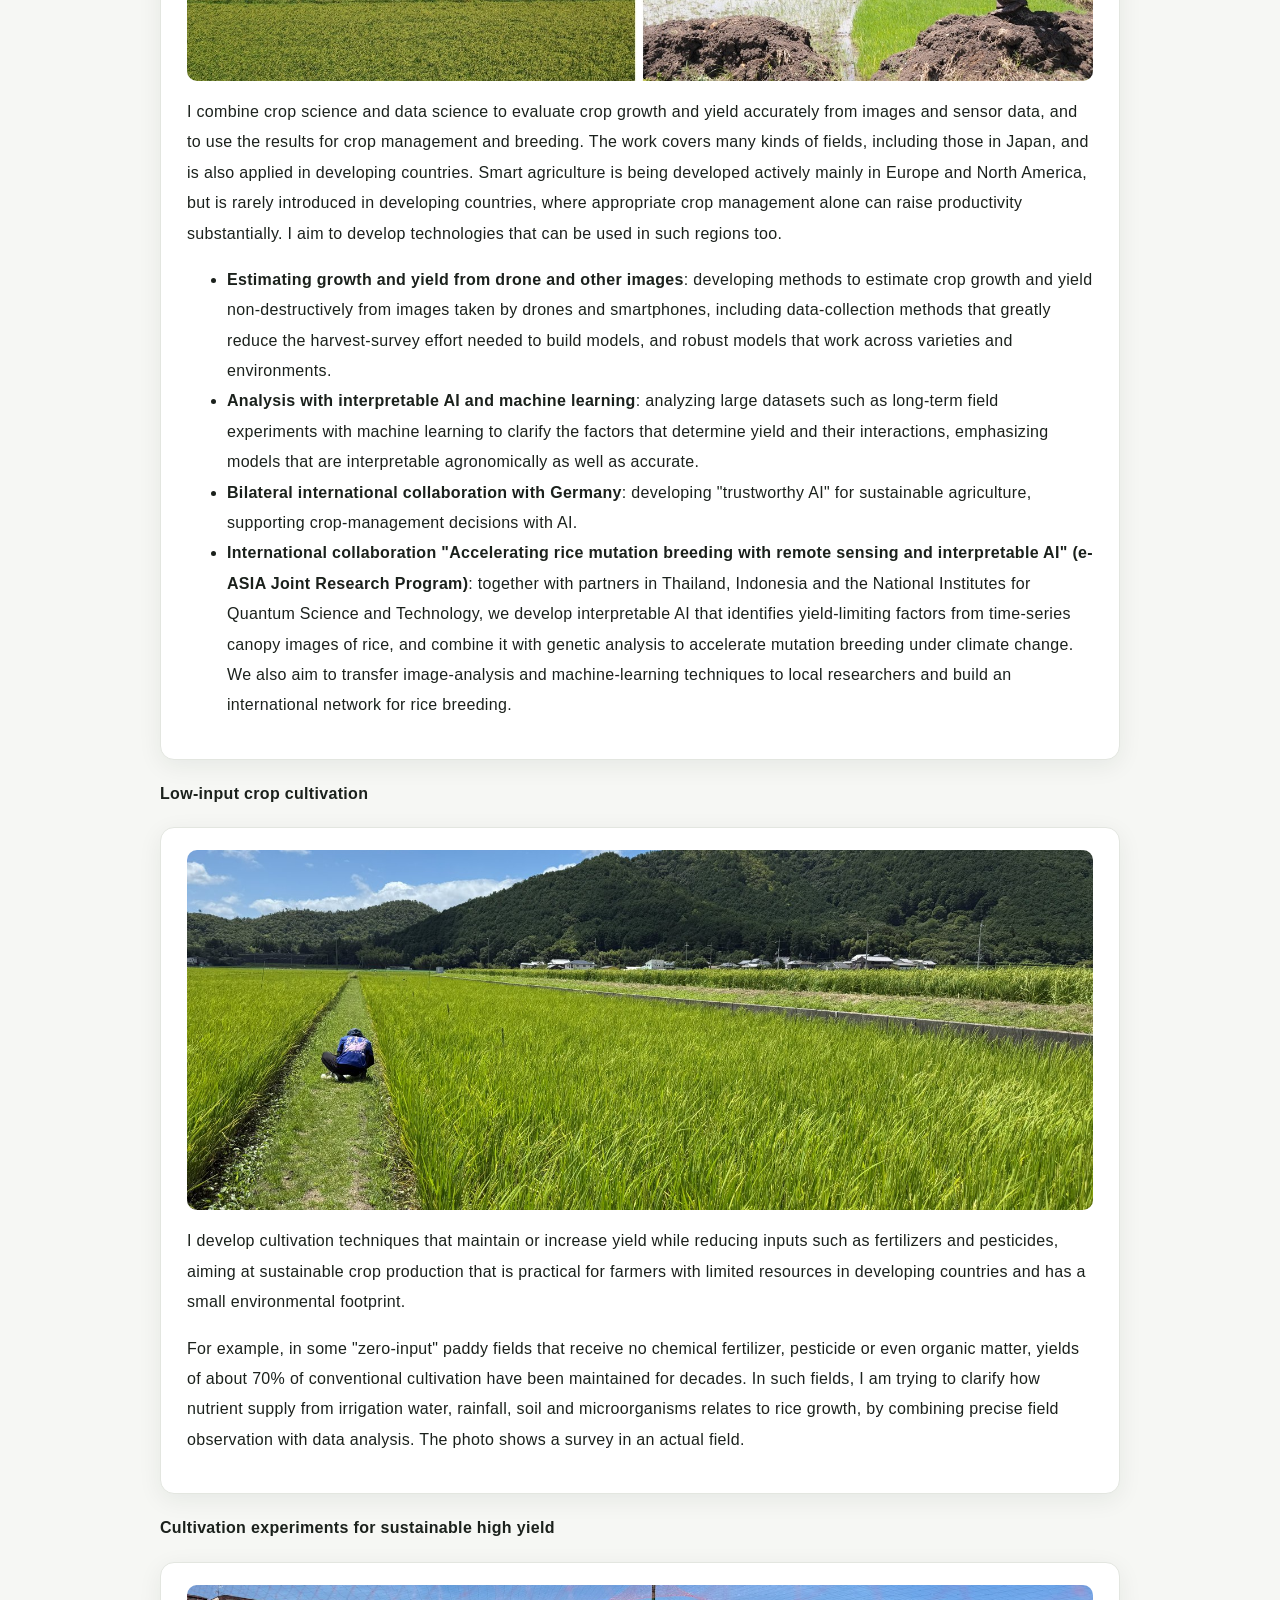
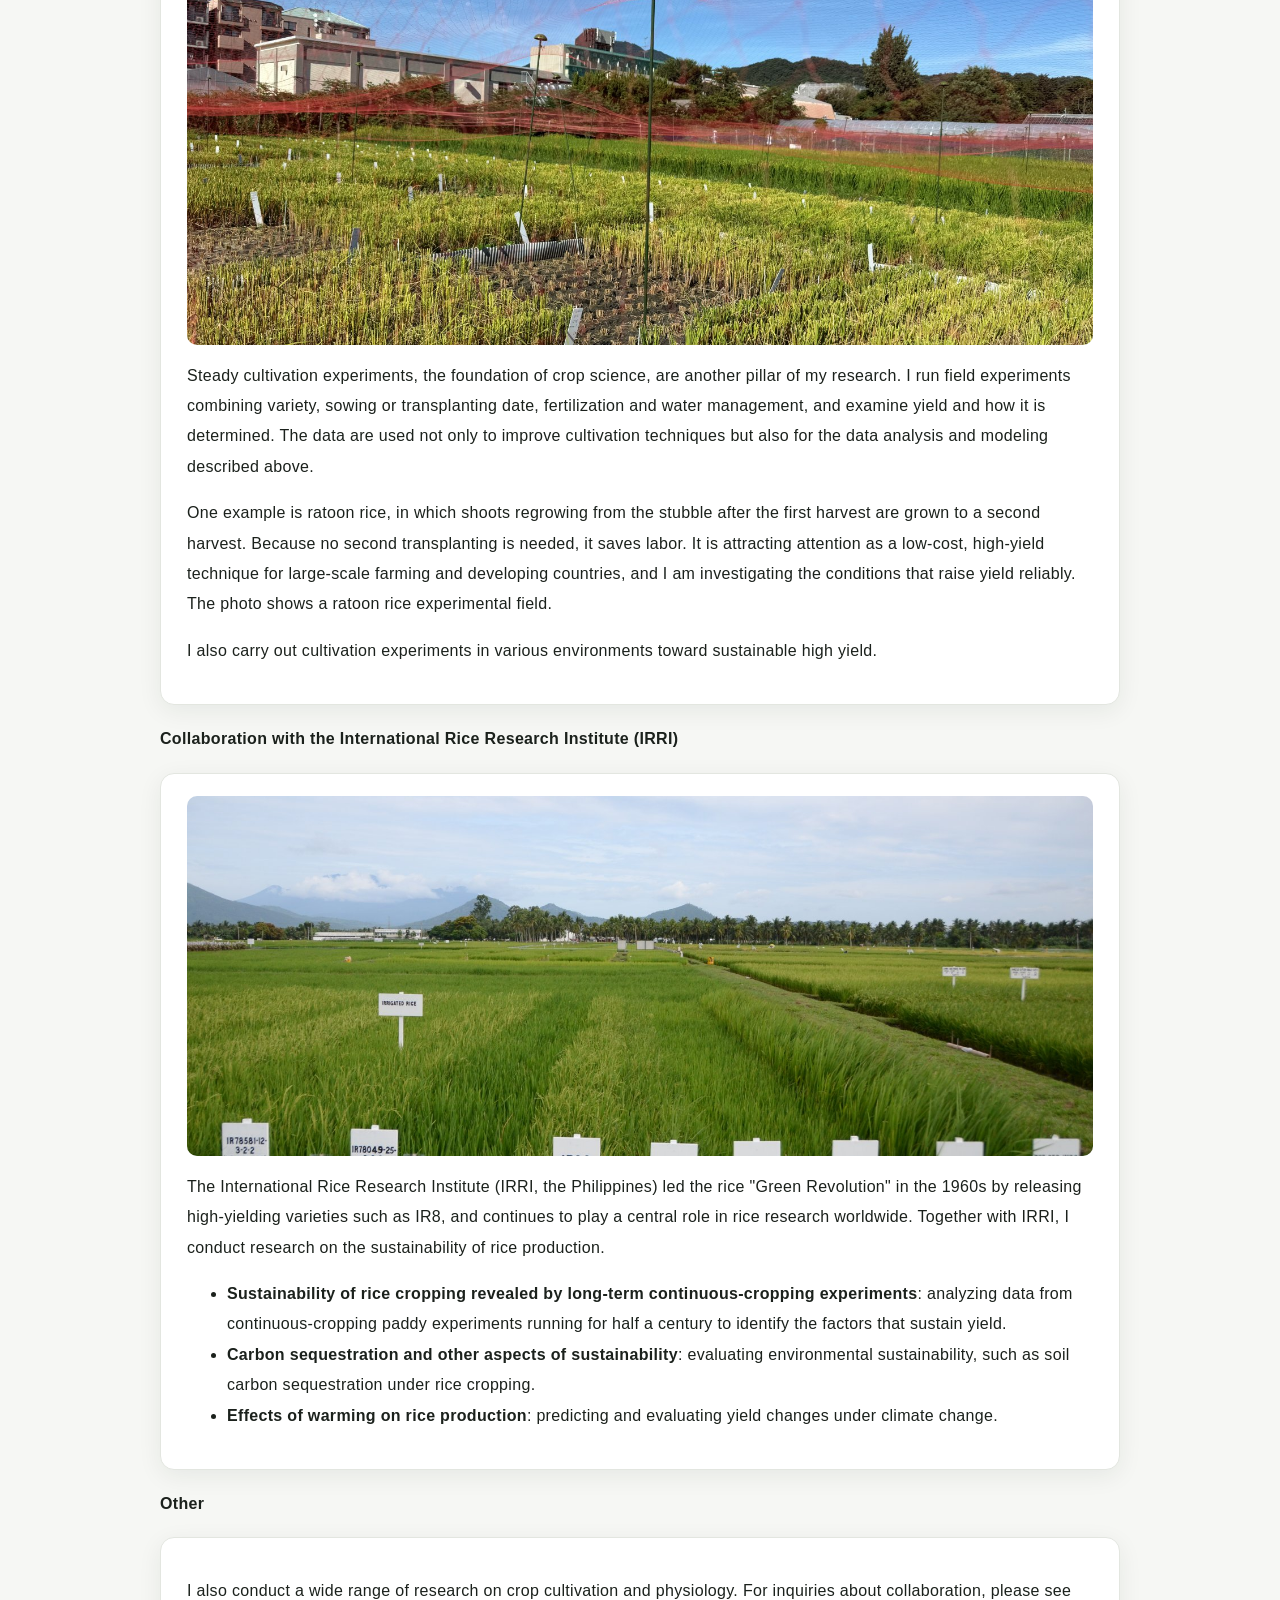
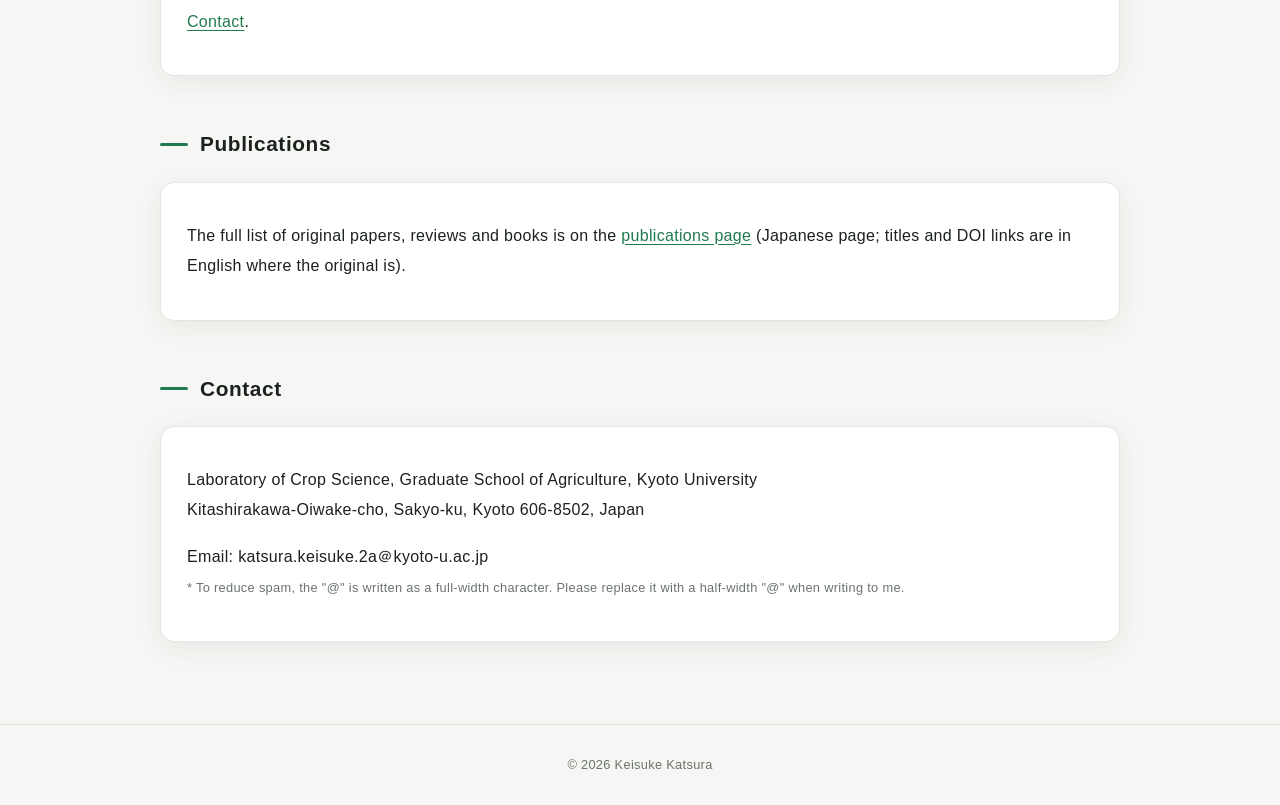
==== commit 4e827f8e: "Add files via upload" ====
--- a/en.html
+++ b/en.html
@@ -7,7 +7,7 @@
 <meta name="description" content="Personal website of Keisuke Katsura, Professor of Crop Science at Kyoto University. Research on sustainably raising the productivity of rice and other major crops under diverse environments, including developing countries.">
 <link rel="preconnect" href="https://fonts.googleapis.com">
 <link rel="preconnect" href="https://fonts.gstatic.com" crossorigin>
-<link rel="stylesheet" href="https://fonts.googleapis.com/css2?family=Inter:wght@400;600;800&family=Noto+Sans+JP:wght@400;500;700&display=swap">
+<link rel="stylesheet" href="https://fonts.googleapis.com/css2?family=Nunito:wght@400;600;800&family=Zen+Maru+Gothic:wght@400;500;700&display=swap">
 <link rel="stylesheet" href="style.css">
 </head>
 <body>
@@ -74,7 +74,7 @@
 
 <h3>Applying data science to crop science</h3>
 <div class="card">
-<img src="Amart%20agric.jpg" alt="Drone imaging of a paddy field (left) and a paddy field in Africa (right)">
+<img src="Amart_agric.jpg" alt="Drone imaging of a paddy field (left) and a paddy field in Africa (right)">
 <p>I combine crop science and data science to evaluate crop growth and yield accurately from images and sensor data, and to use the results for crop management and breeding. The work covers many kinds of fields, including those in Japan, and is also applied in developing countries. Smart agriculture is being developed actively mainly in Europe and North America, but is rarely introduced in developing countries, where appropriate crop management alone can raise productivity substantially. I aim to develop technologies that can be used in such regions too.</p>
 <ul>
 <li><strong>Estimating growth and yield from drone and other images</strong>: developing methods to estimate crop growth and yield non-destructively from images taken by drones and smartphones, including data-collection methods that greatly reduce the harvest-survey effort needed to build models, and robust models that work across varieties and environments.</li>
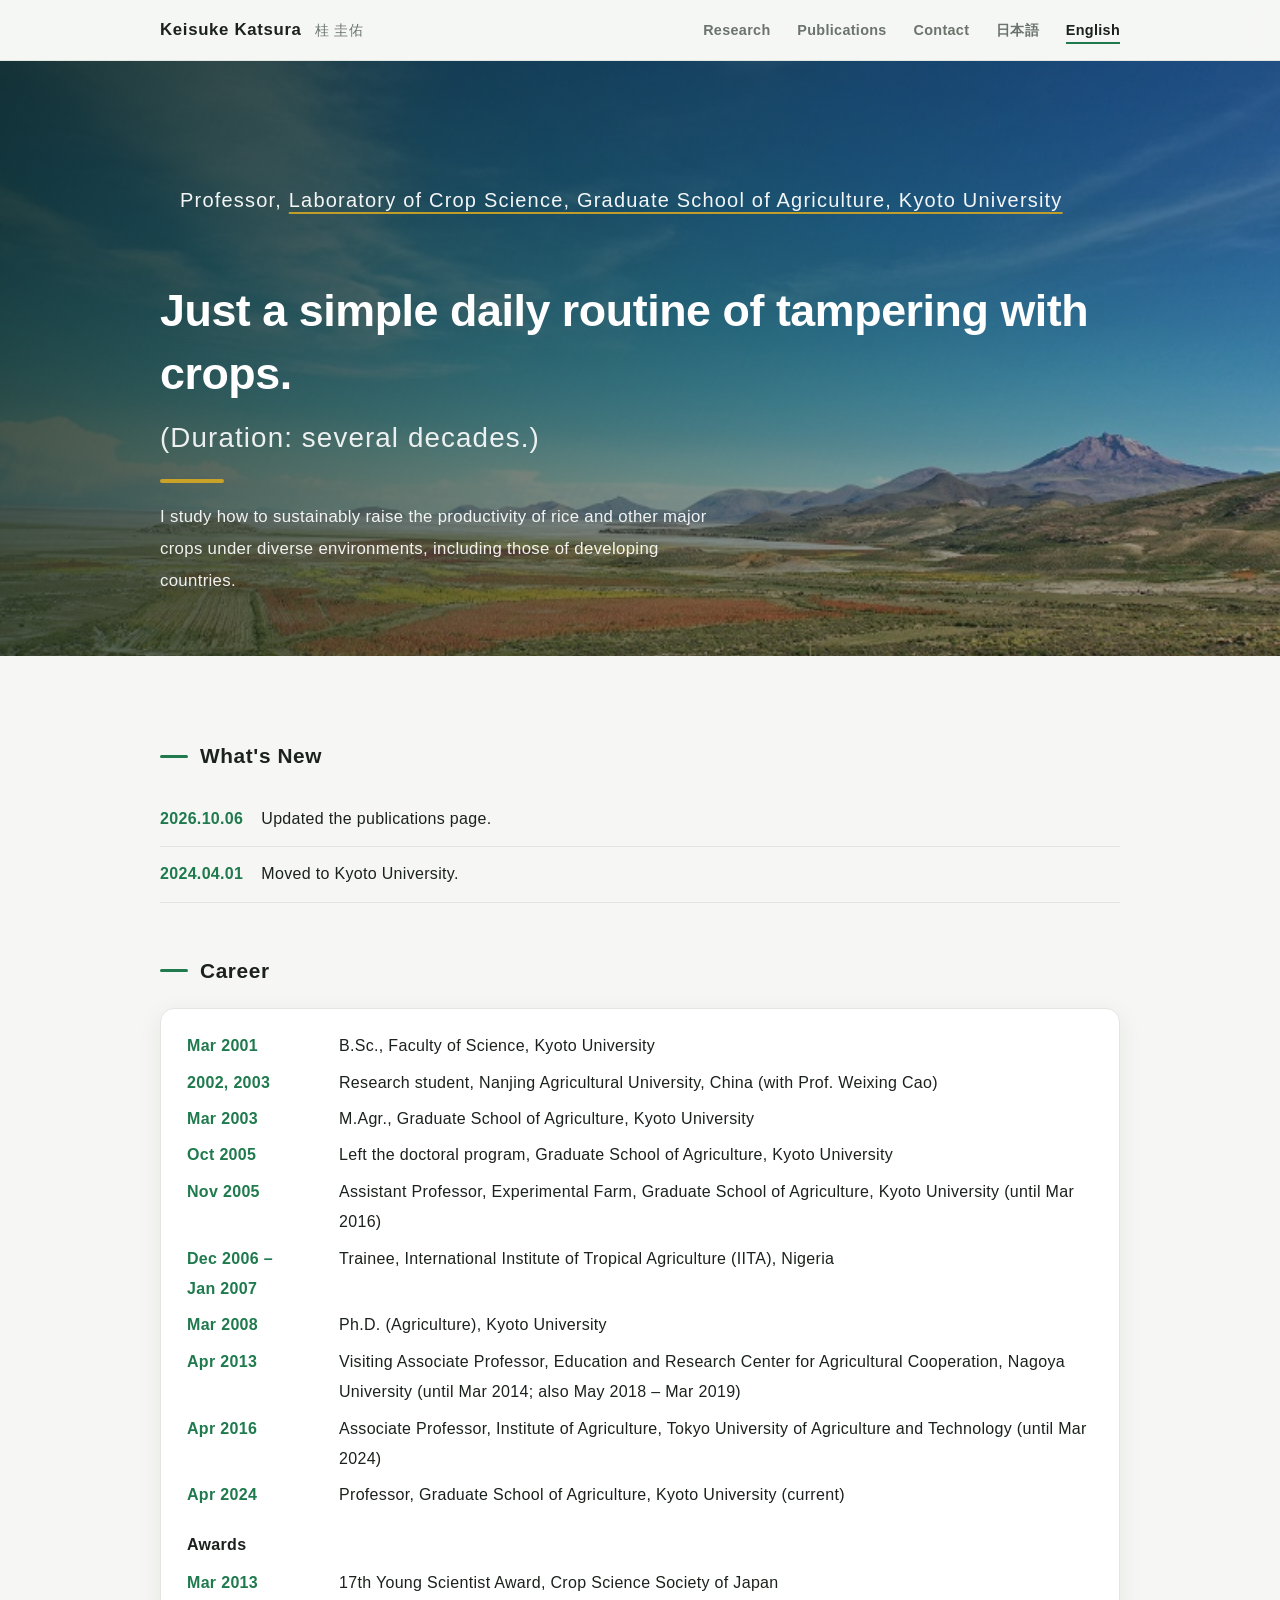
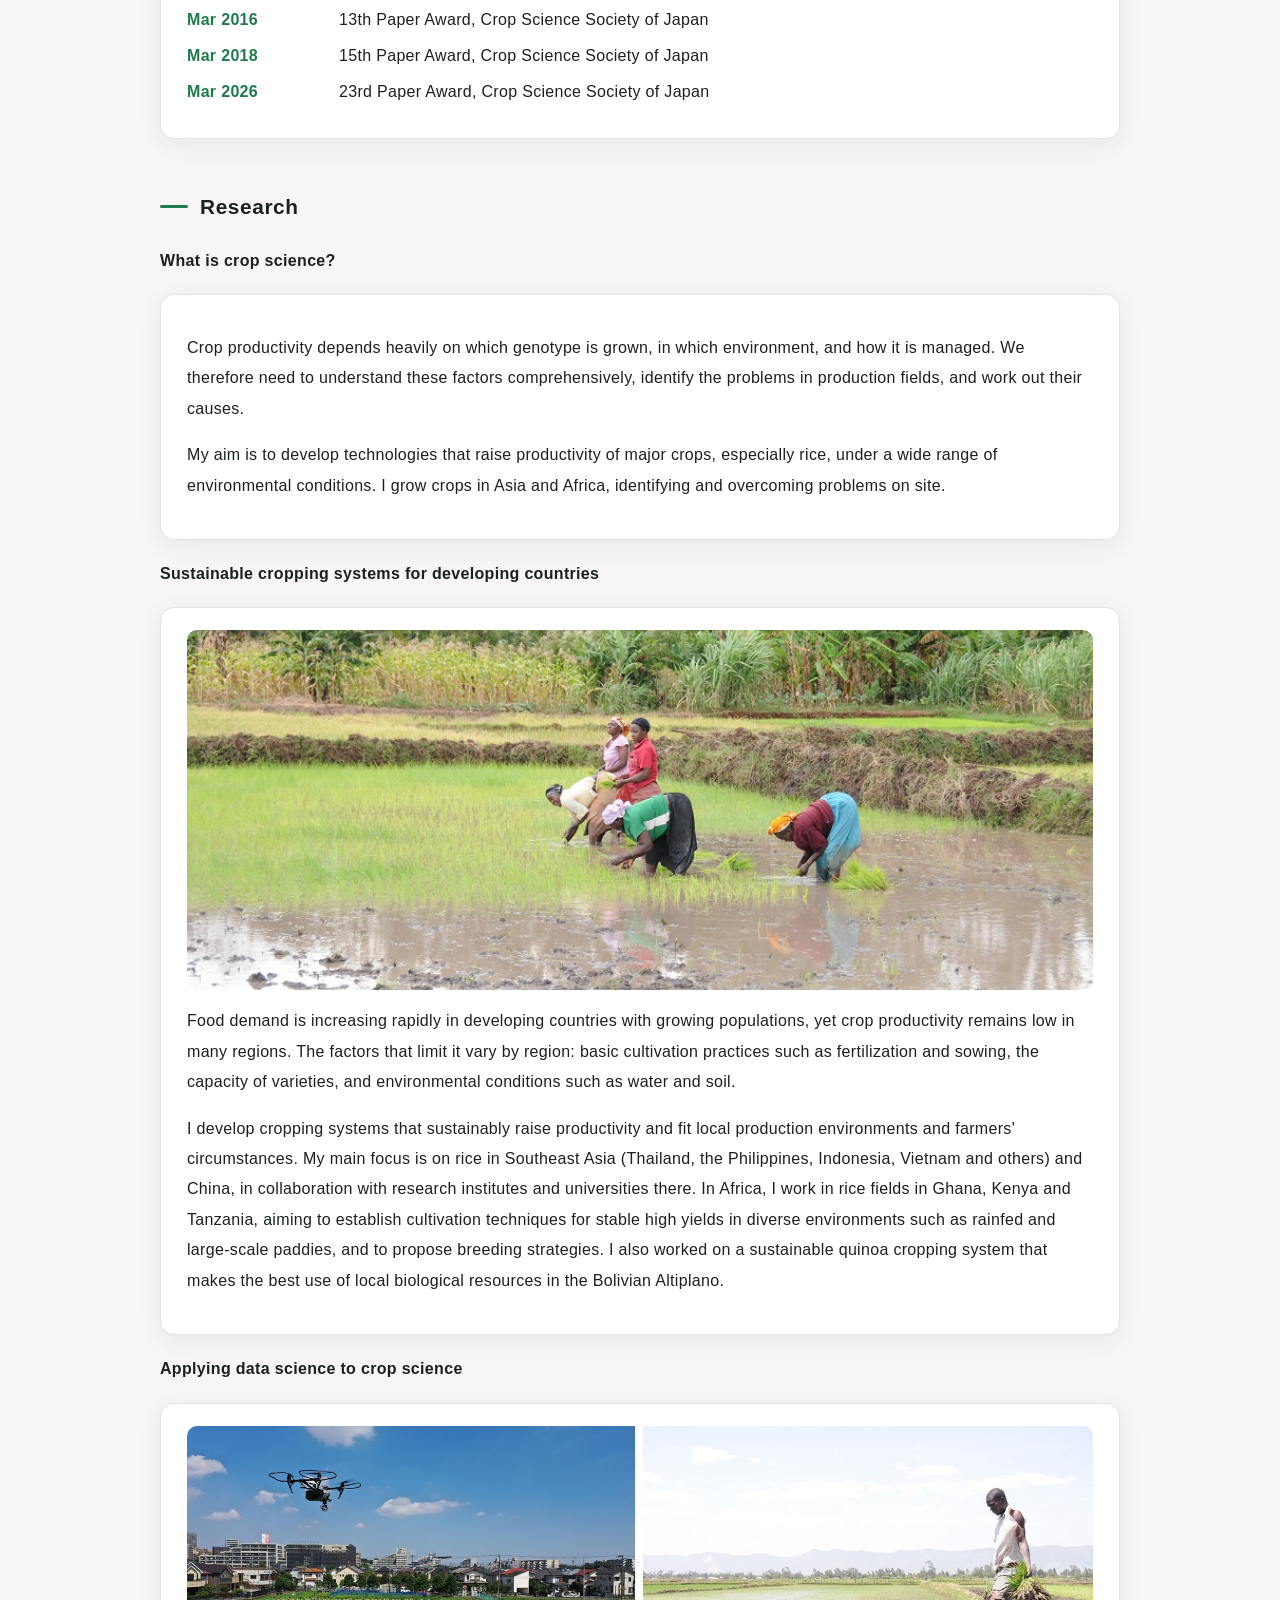
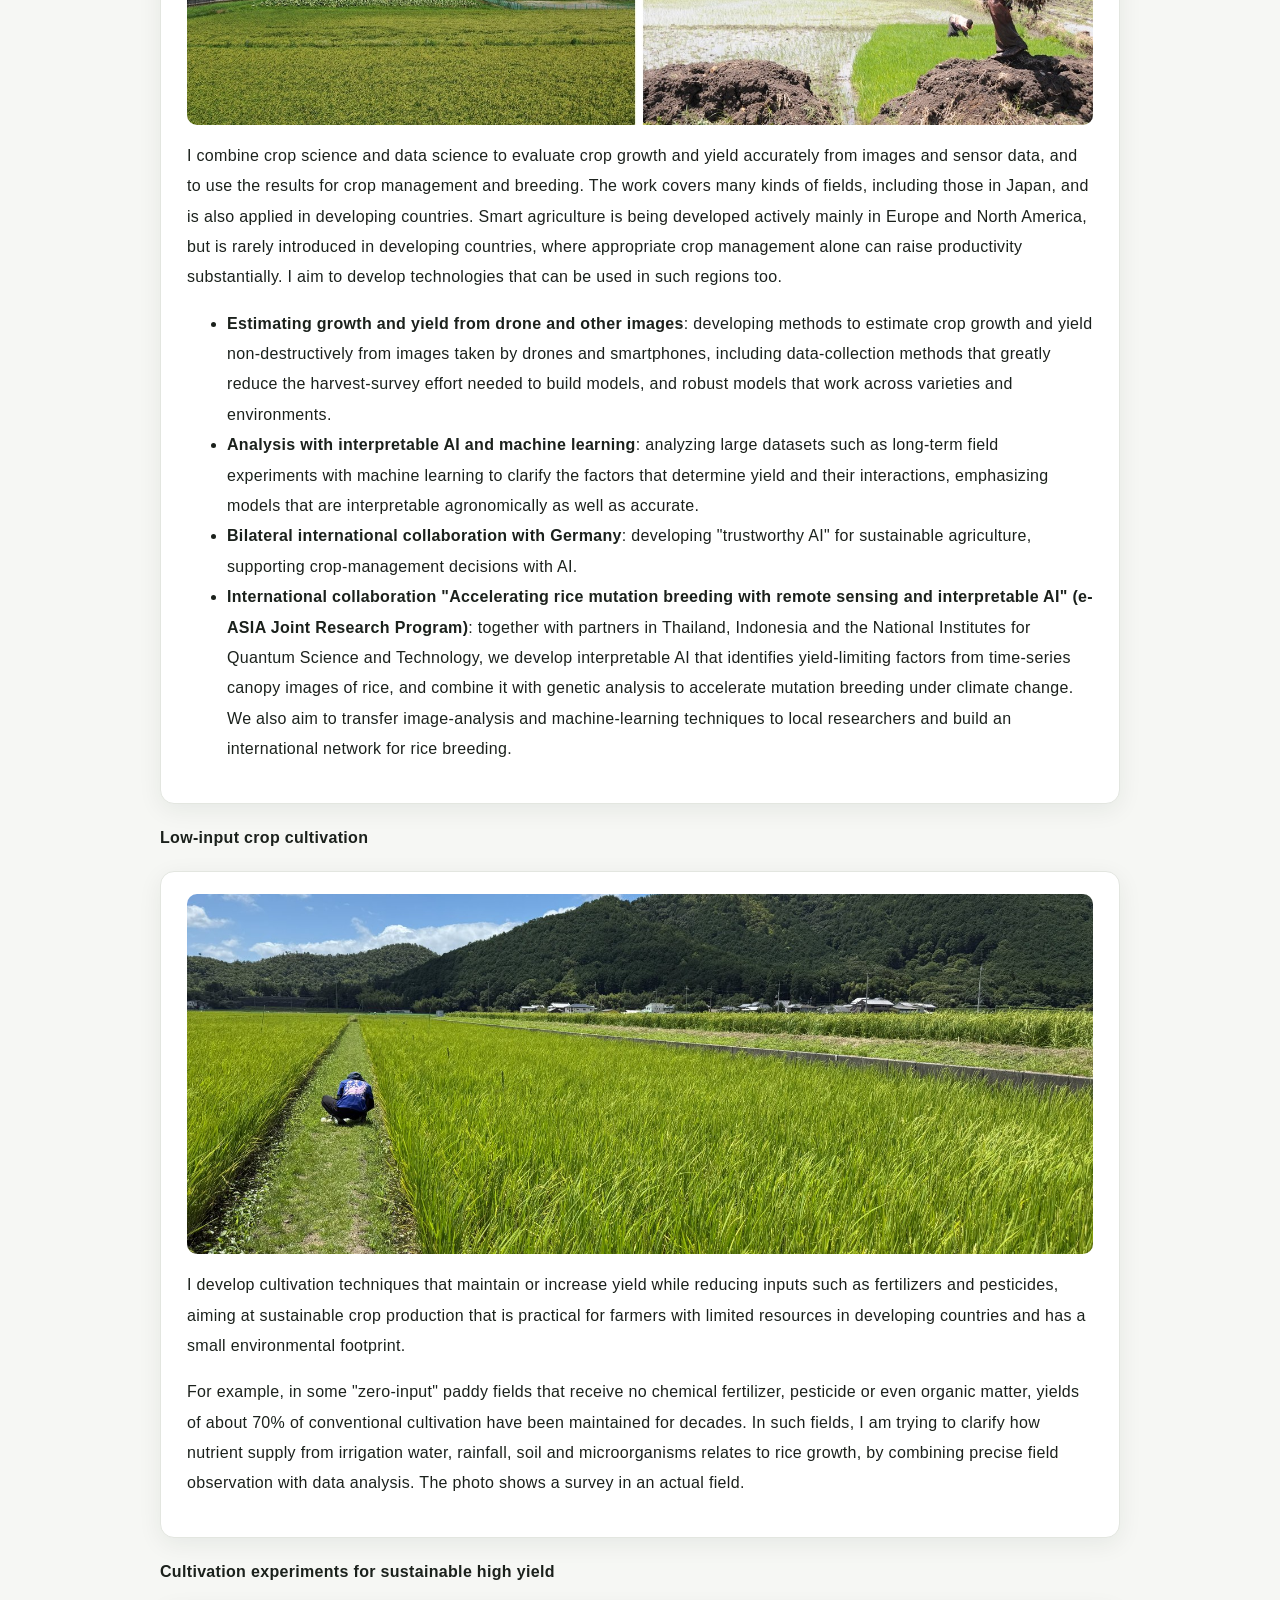
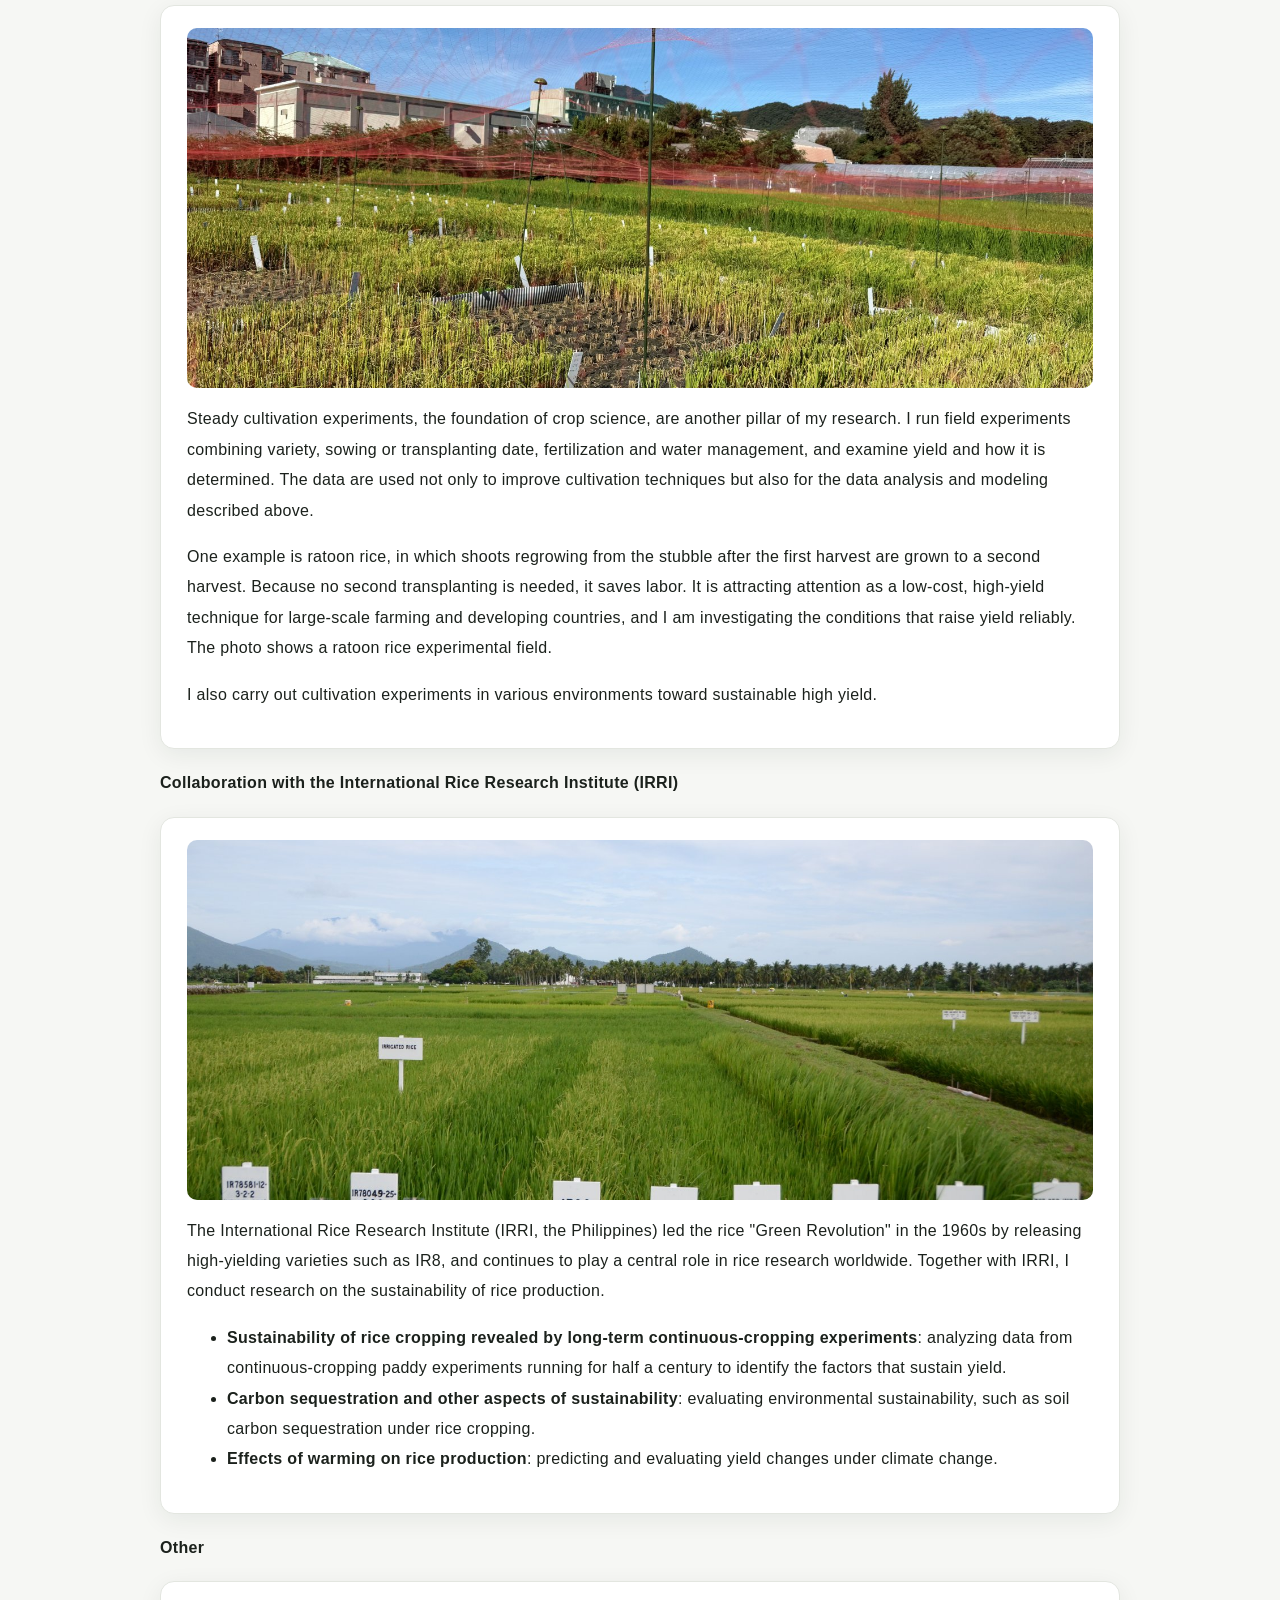
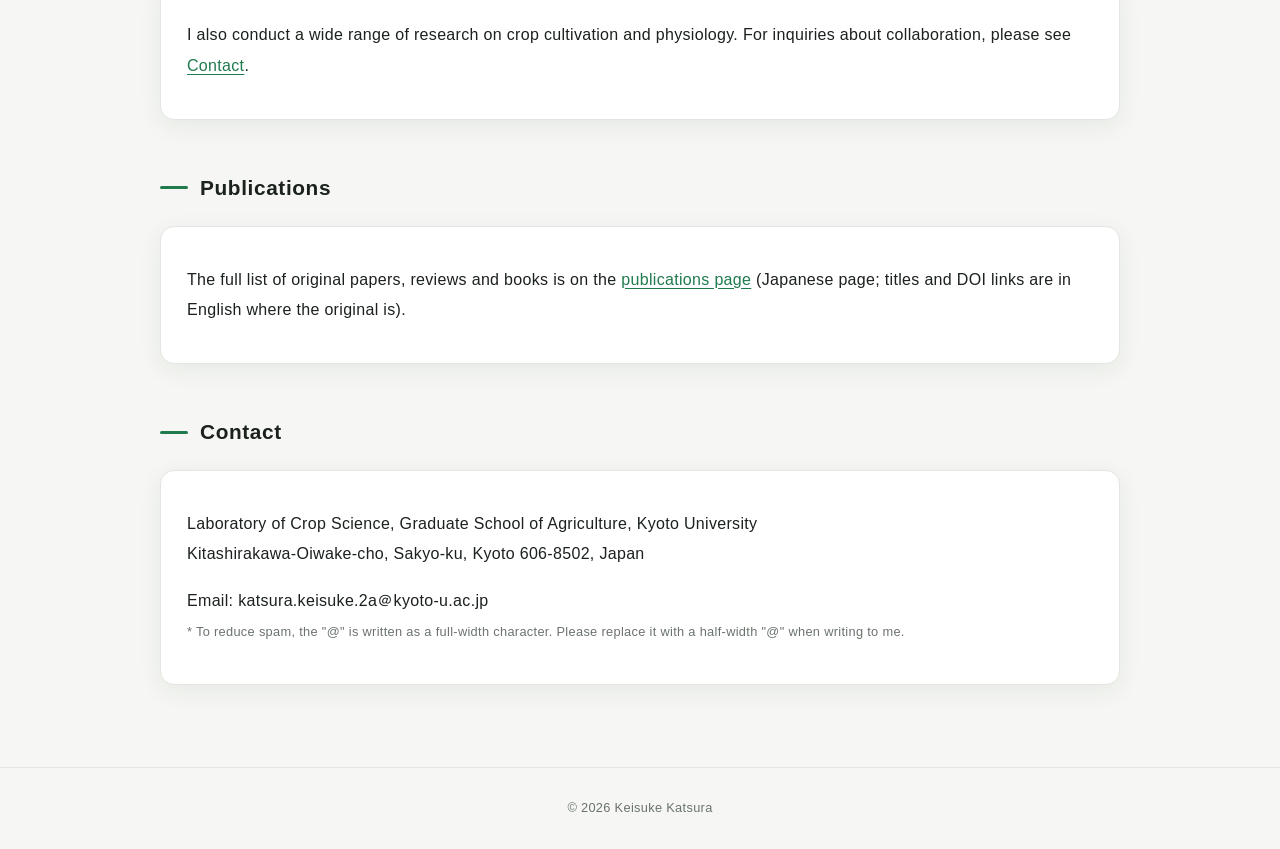
==== commit da2a30db: "Add files via upload" ====
--- a/en.html
+++ b/en.html
@@ -22,7 +22,7 @@
 </nav></div></header>
 
 <div class="hero"><div>
-<div class="eyebrow">Professor, Laboratory of Crop Science, Graduate School of Agriculture, Kyoto University</div>
+<div class="eyebrow">Professor, <a href="https://sites.google.com/view/kyotocrop/" target="_blank" rel="noopener">Laboratory of Crop Science, Graduate School of Agriculture, Kyoto University</a></div>
 <h1>Just a simple daily routine of tampering with crops.<small>(Duration: several decades.)</small></h1>
 <p>I study how to sustainably raise the productivity of rice and other major crops under diverse environments, including those of developing countries.</p>
 </div></div>
--- a/style.css
+++ b/style.css
@@ -1,12 +1,12 @@
 :root{
 --bg:#f6f7f4;--fg:#1b211c;--muted:#6b736c;--accent:#1f7a4d;--accent2:#c9a227;
 --card:#ffffff;--line:#e3e6e0;--shadow:0 6px 24px rgba(20,40,25,.07);
---head:"Inter","Noto Sans JP",sans-serif;
+--head:"Nunito","Zen Maru Gothic",sans-serif;
 }
 @media (prefers-color-scheme:dark){:root{--bg:#0f1311;--fg:#e9ece7;--muted:#98a199;--accent:#5fd19a;--accent2:#e0bd4a;--card:#171c19;--line:#262d28;--shadow:0 6px 24px rgba(0,0,0,.35)}}
 *{box-sizing:border-box}
 html{scroll-behavior:smooth}
-body{margin:0;background:var(--bg);color:var(--fg);font-family:"Noto Sans JP","Hiragino Kaku Gothic ProN","Yu Gothic",Meiryo,sans-serif;line-height:1.9;letter-spacing:.02em;-webkit-font-smoothing:antialiased}
+body{margin:0;background:var(--bg);color:var(--fg);font-family:"Nunito","Zen Maru Gothic","Hiragino Kaku Gothic ProN","Yu Gothic",Meiryo,sans-serif;line-height:1.9;letter-spacing:.02em;-webkit-font-smoothing:antialiased}
 a{color:var(--accent);text-underline-offset:3px}
 header{position:sticky;top:0;z-index:10;background:color-mix(in srgb,var(--bg) 80%,transparent);backdrop-filter:blur(12px);border-bottom:1px solid var(--line)}
 .bar{max-width:1000px;margin:0 auto;padding:14px 20px;display:flex;flex-wrap:wrap;gap:8px 28px;align-items:center;justify-content:space-between}
@@ -34,10 +34,16 @@
 small{font-size:.8rem}
 footer{text-align:center;color:var(--muted);font-family:var(--head);font-size:.8rem;padding:28px 16px;border-top:1px solid var(--line)}
 @media(max-width:600px){nav a{margin:0 16px 0 0}.hero{min-height:340px}.card{padding:18px}}
-.conf{margin:-8px 0 10px;font-size:.9rem}
-.eyebrow{font-family:var(--head);font-size:.95rem;letter-spacing:.06em;margin-bottom:12px;opacity:.9}
+.conf{margin:-8px 0 10px;font-size:.9rem}
+.hero h1:lang(ja),.hero h1:has(small){font-size:clamp(1.7rem,4.6vw,2.8rem);line-height:1.4}
+.hero h1 small{display:block;margin-top:12px;font-size:max(.62em,1.05rem);font-weight:500;opacity:.9;letter-spacing:.04em;line-height:1.6}
+.yt{display:inline-block;margin-left:10px;vertical-align:-3px;line-height:0;transition:.2s}
+.yt:hover{opacity:.75;transform:translateY(-1px)}
+.eyebrow{font-family:var(--head);font-size:clamp(1rem,2.8vw,1.25rem);letter-spacing:.06em;margin-bottom:14px;opacity:.95}
+.eyebrow a{color:inherit;text-decoration:underline;text-decoration-color:var(--accent2);text-decoration-thickness:2px;text-underline-offset:5px}
+.eyebrow a:hover{color:var(--accent2)}
 .career{display:grid;grid-template-columns:8.5em 1fr;gap:6px 16px;margin:0 0 8px}
 .career dt{font-family:var(--head);font-weight:600;color:var(--accent)}
 .career dd{margin:0}
 h3{font-family:var(--head);font-size:1rem;margin:1.2rem 0 .5rem}
-@media(max-width:600px){.career{grid-template-columns:1fr}.career dd{margin-bottom:8px}}
+@media(max-width:600px){.career{grid-template-columns:1fr}.career dd{margin-bottom:8px}}
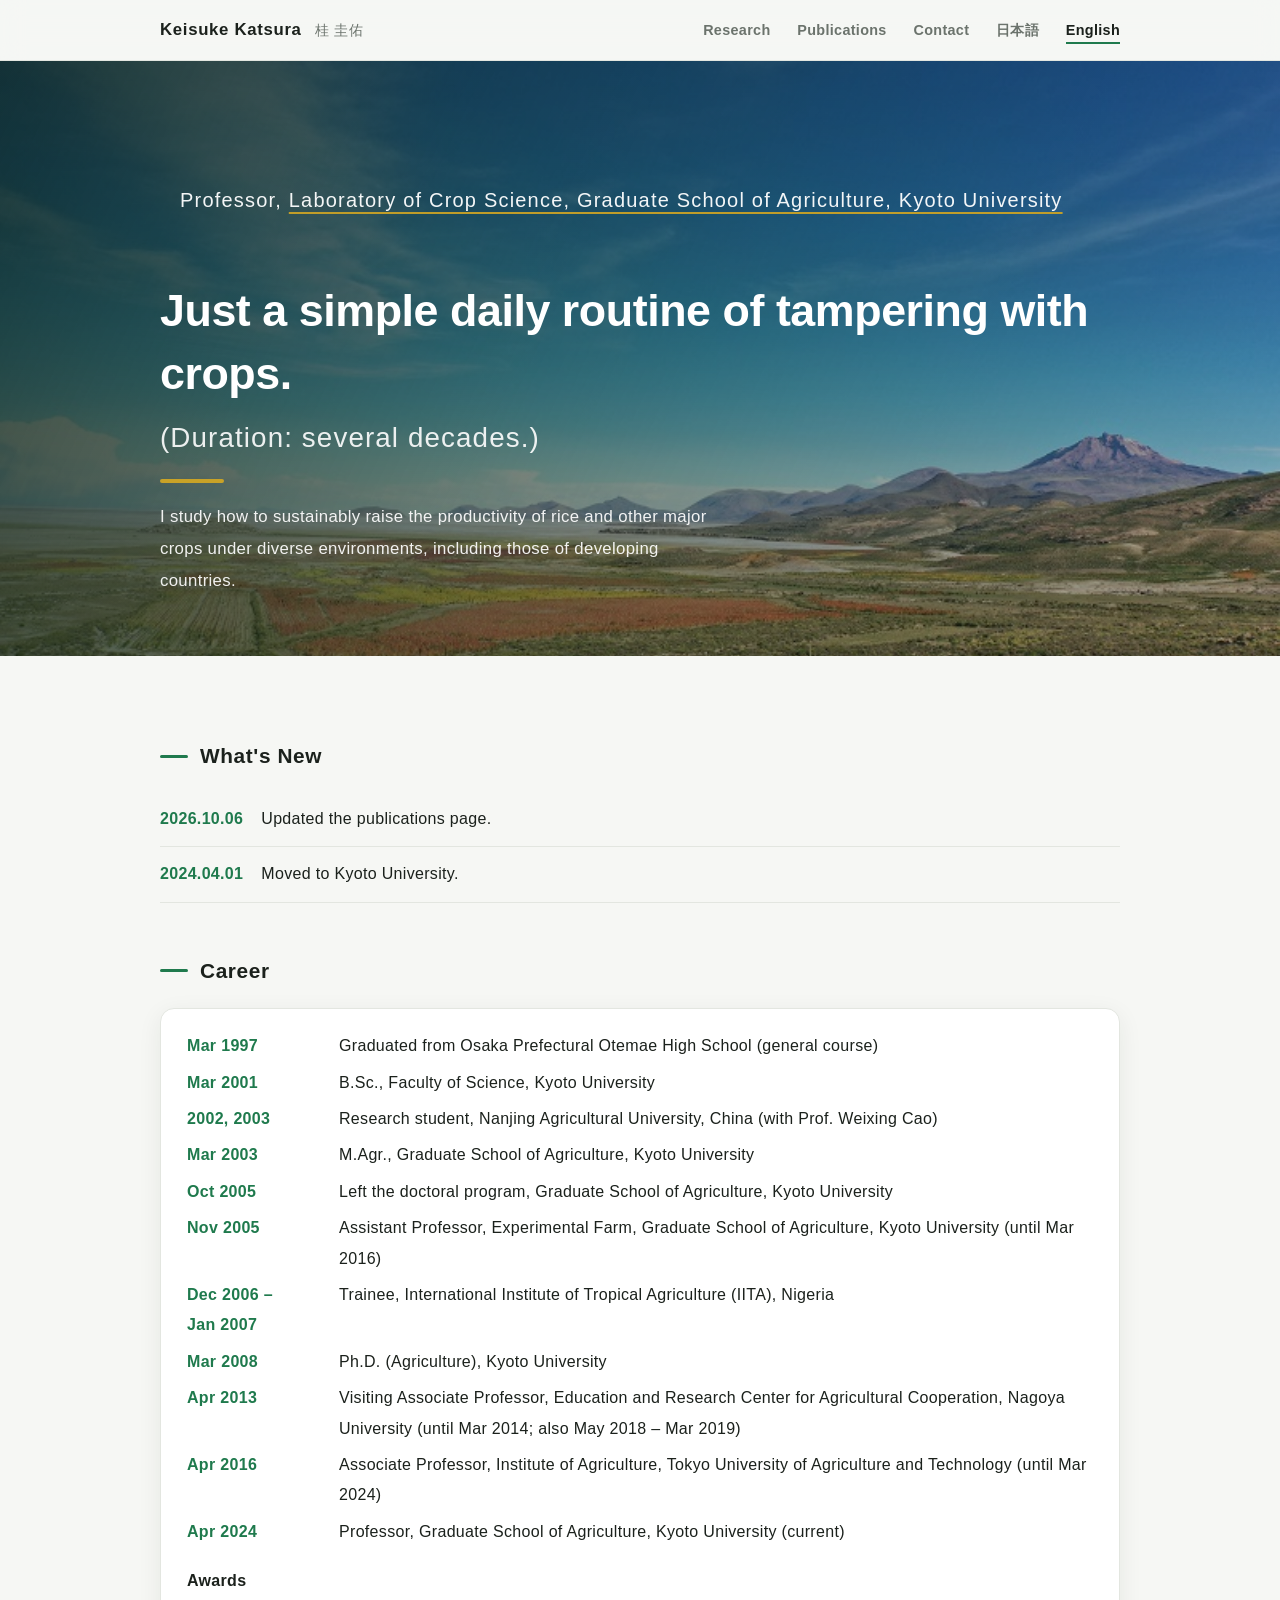
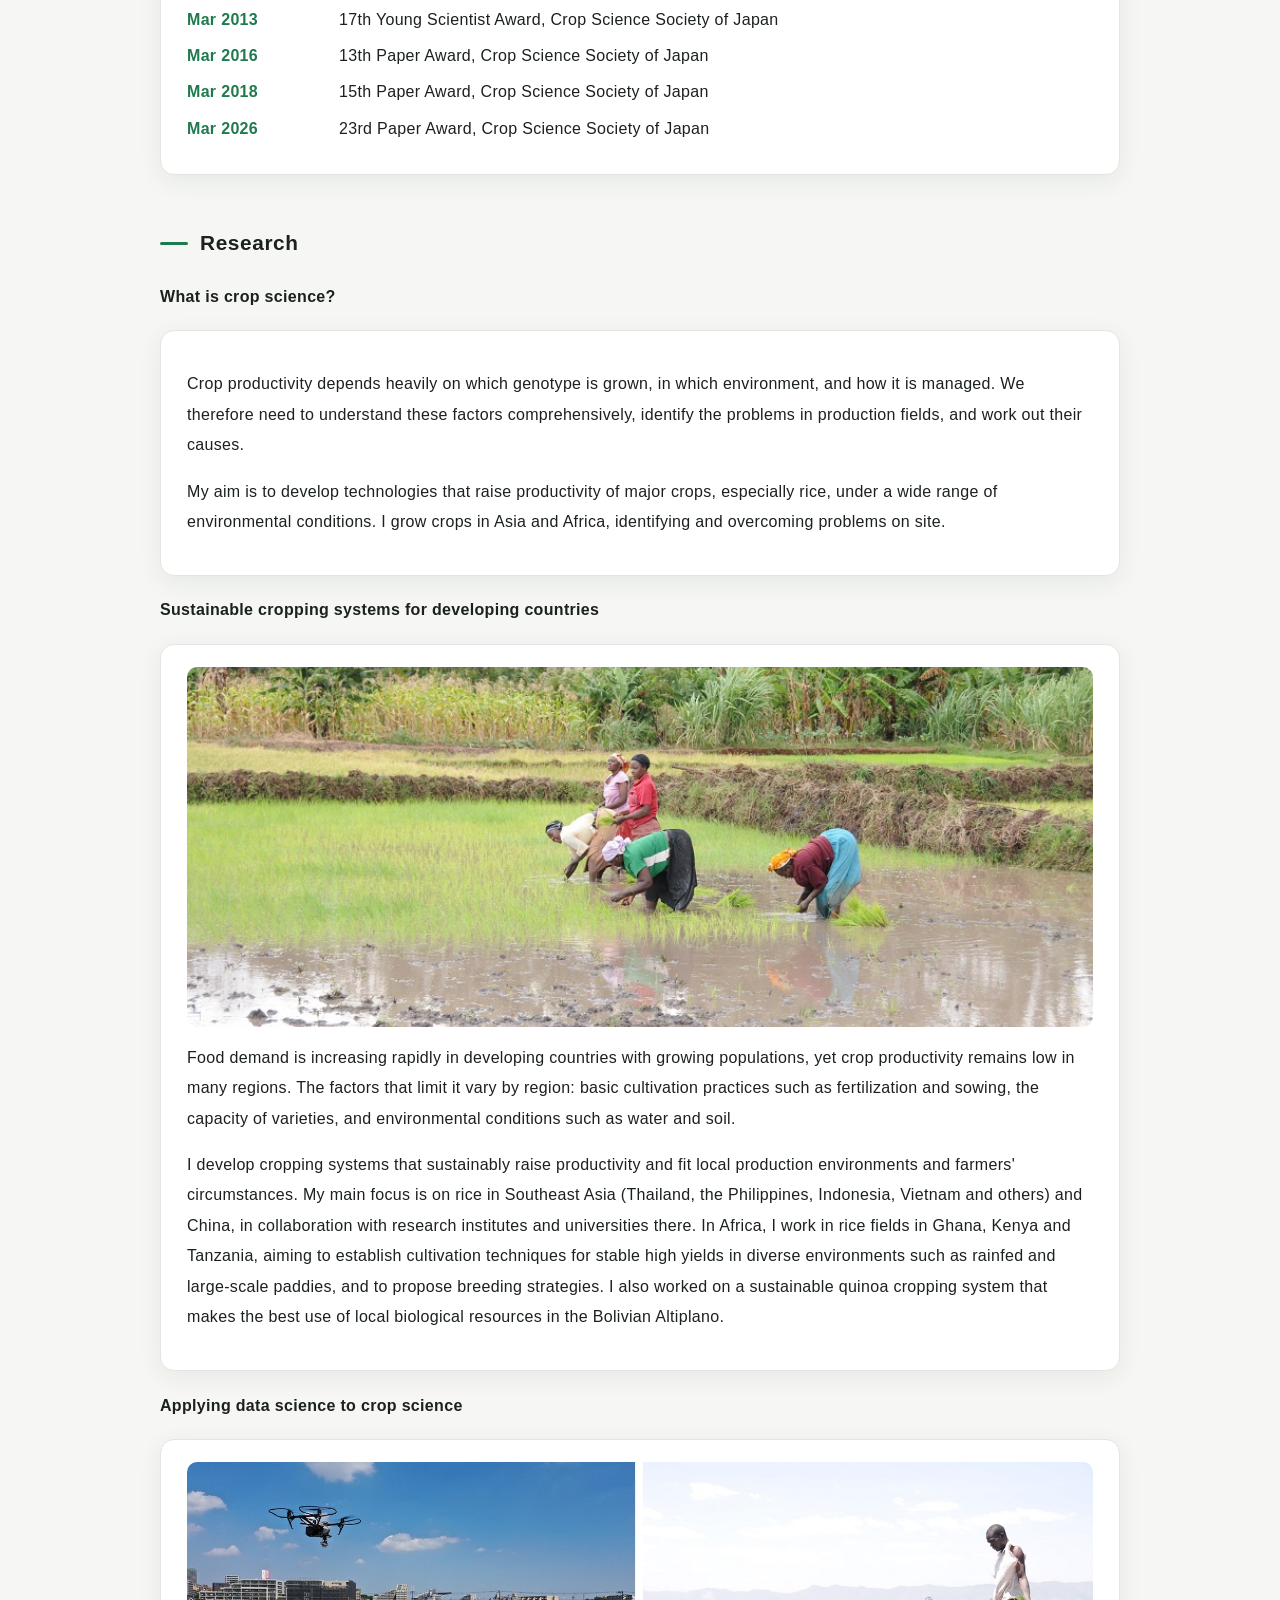
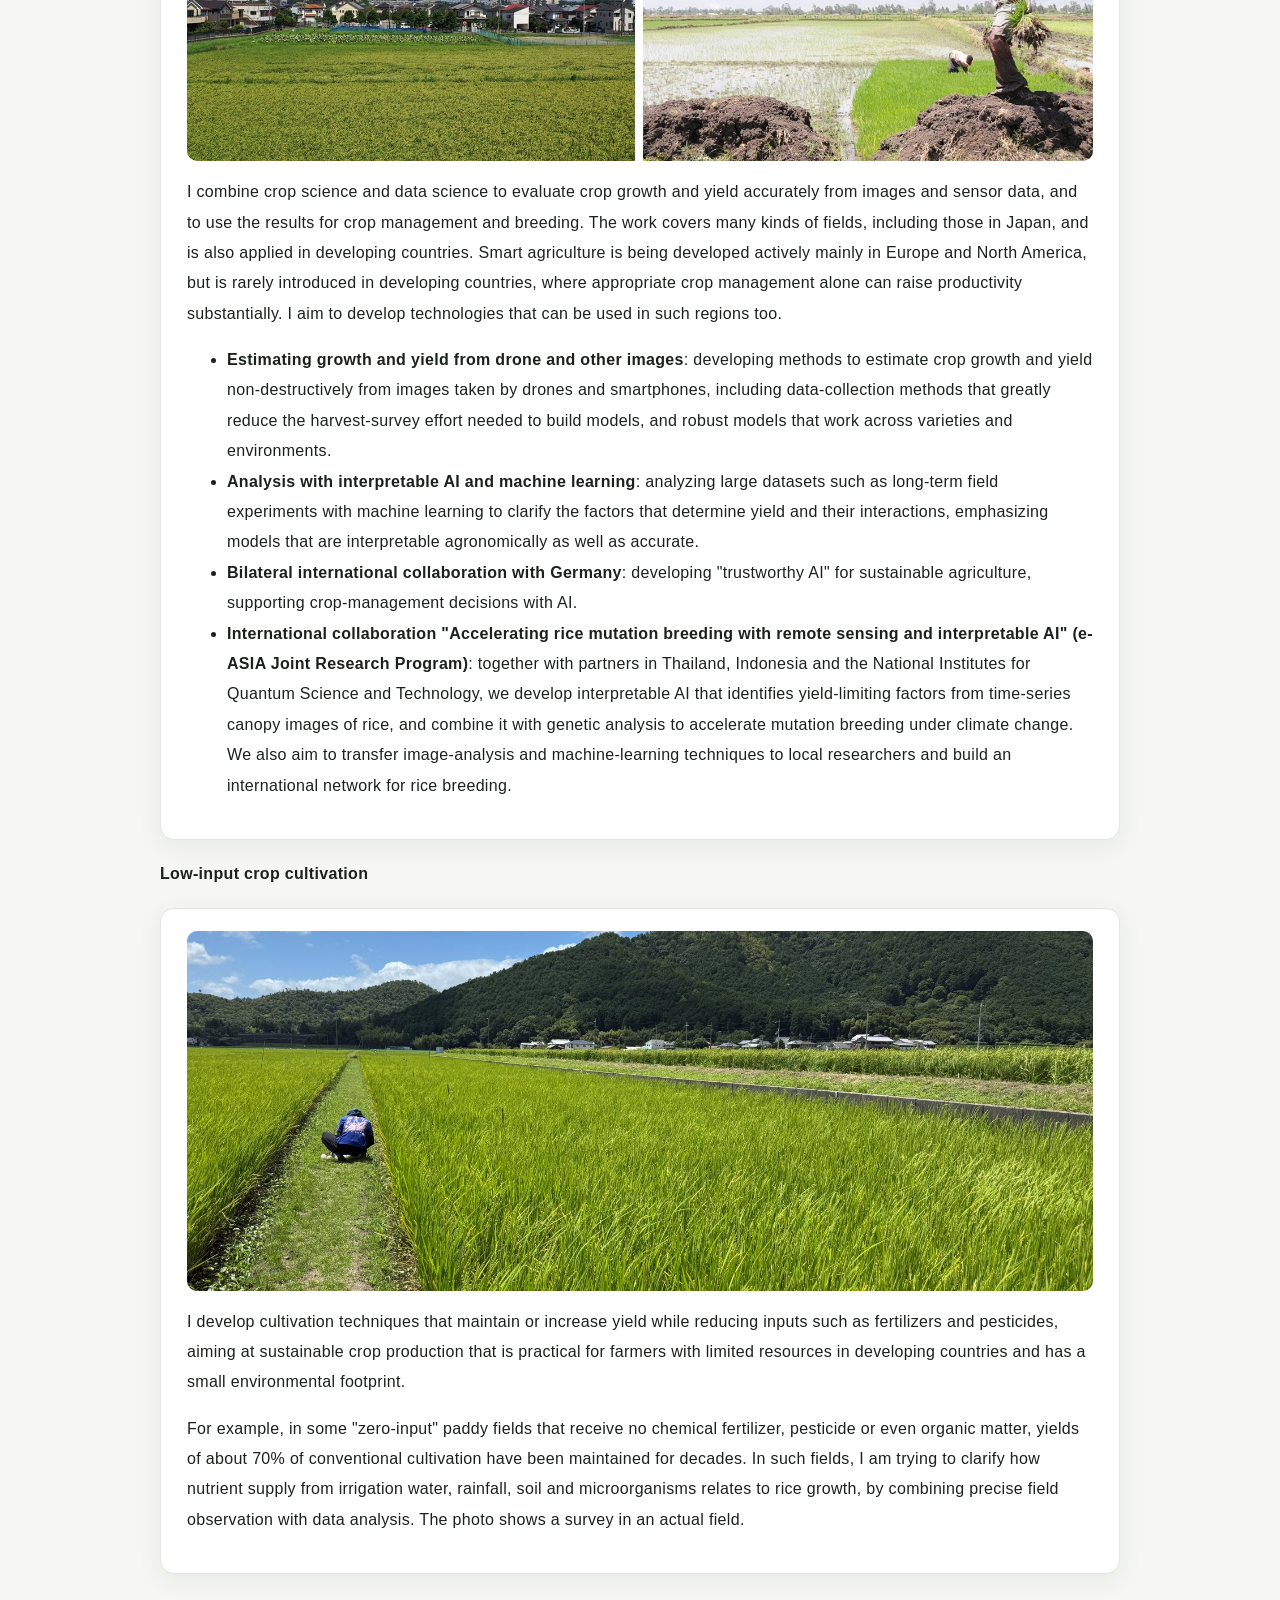
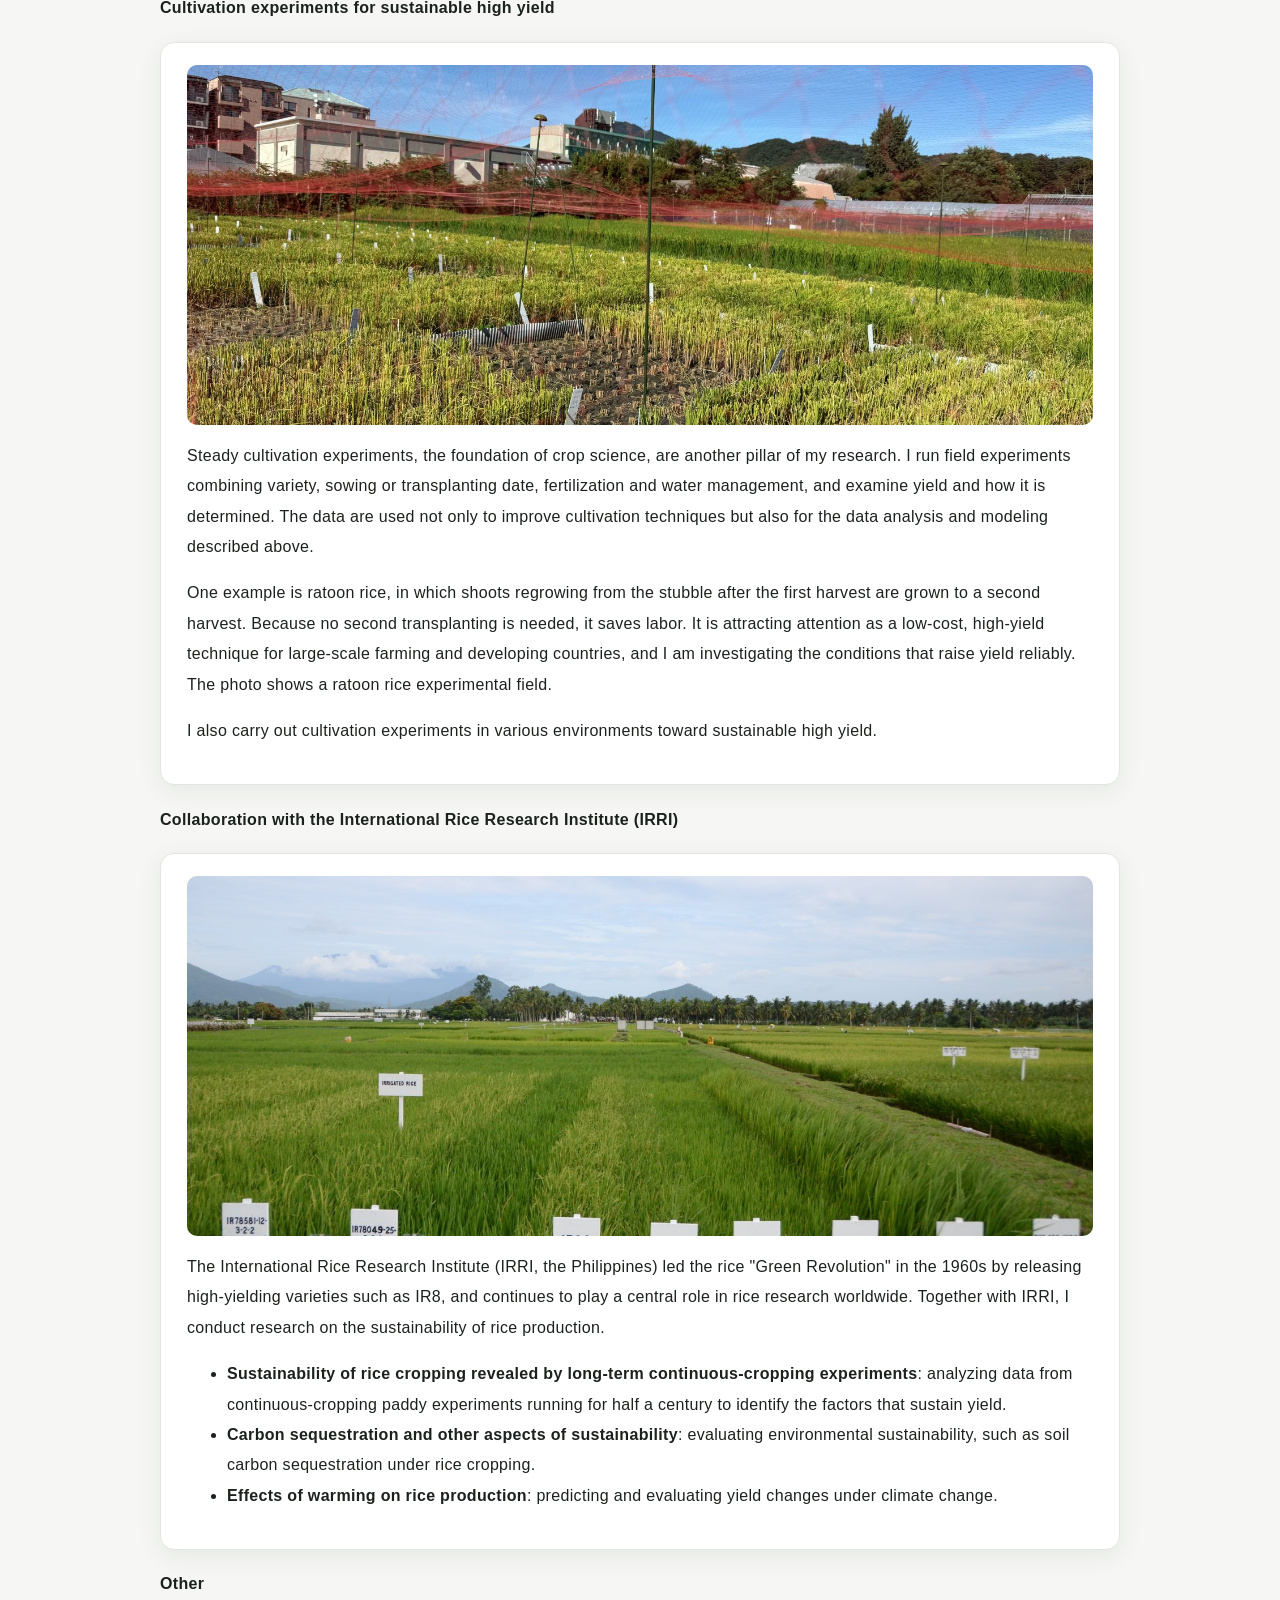
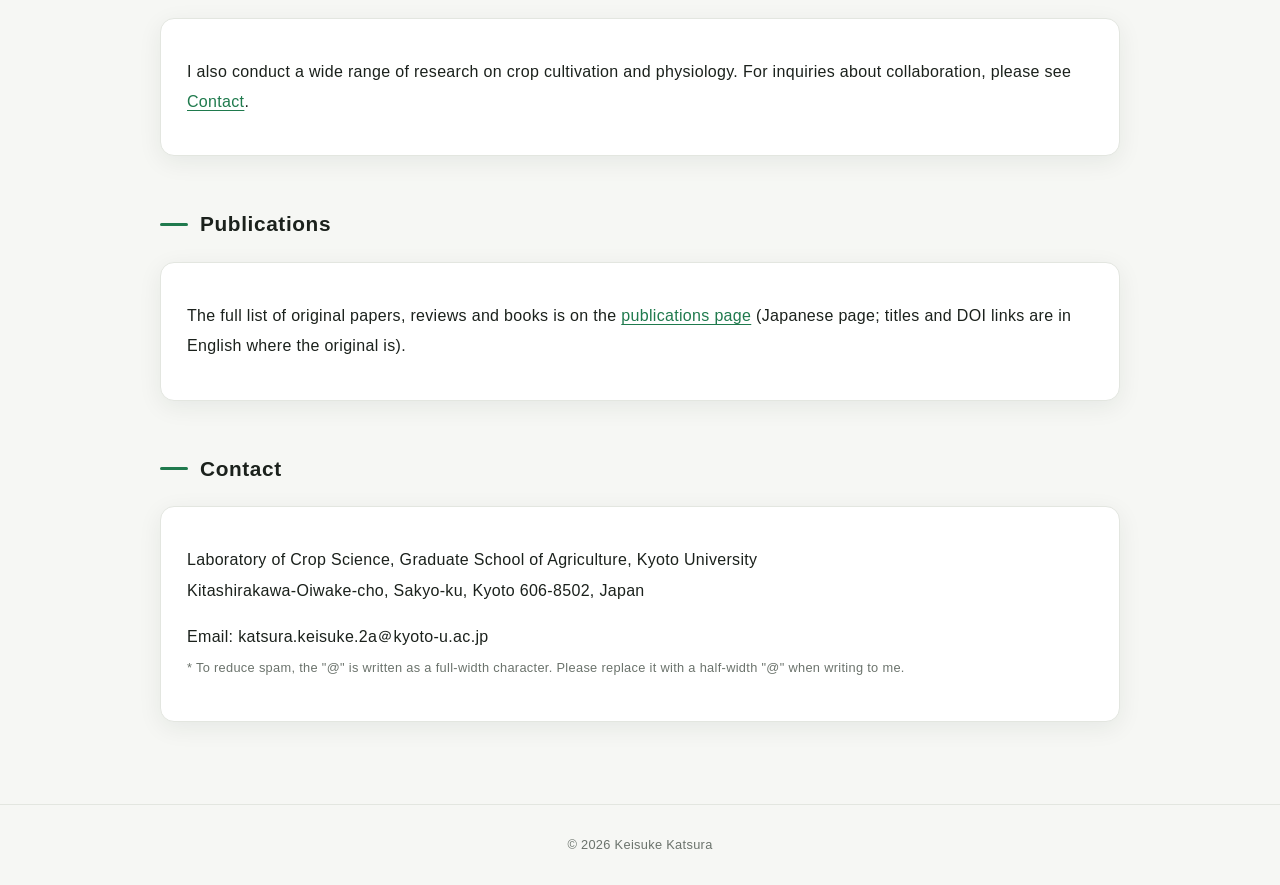
==== commit b1d77003: "Add files via upload" ====
--- a/en.html
+++ b/en.html
@@ -37,6 +37,7 @@
 <h2>Career</h2>
 <div class="card">
 <dl class="career">
+<dt>Mar 1997</dt><dd>Graduated from Osaka Prefectural Otemae High School (general course)</dd>
 <dt>Mar 2001</dt><dd>B.Sc., Faculty of Science, Kyoto University</dd>
 <dt>2002, 2003</dt><dd>Research student, Nanjing Agricultural University, China (with Prof. Weixing Cao)</dd>
 <dt>Mar 2003</dt><dd>M.Agr., Graduate School of Agriculture, Kyoto University</dd>
--- a/style.css
+++ b/style.css
@@ -37,8 +37,10 @@
 .conf{margin:-8px 0 10px;font-size:.9rem}
 .hero h1:lang(ja),.hero h1:has(small){font-size:clamp(1.7rem,4.6vw,2.8rem);line-height:1.4}
 .hero h1 small{display:block;margin-top:12px;font-size:max(.62em,1.05rem);font-weight:500;opacity:.9;letter-spacing:.04em;line-height:1.6}
-.yt{display:inline-block;margin-left:10px;vertical-align:-3px;line-height:0;transition:.2s}
-.yt:hover{opacity:.75;transform:translateY(-1px)}
+.yt{display:flex;align-items:center;gap:10px;width:fit-content;max-width:100%;margin-top:6px;font-size:.88rem;line-height:1.5;text-decoration:none;transition:.2s}
+.yt svg{flex:none}
+.yt span{text-decoration:underline;text-underline-offset:3px}
+.yt:hover{opacity:.75}
 .eyebrow{font-family:var(--head);font-size:clamp(1rem,2.8vw,1.25rem);letter-spacing:.06em;margin-bottom:14px;opacity:.95}
 .eyebrow a{color:inherit;text-decoration:underline;text-decoration-color:var(--accent2);text-decoration-thickness:2px;text-underline-offset:5px}
 .eyebrow a:hover{color:var(--accent2)}
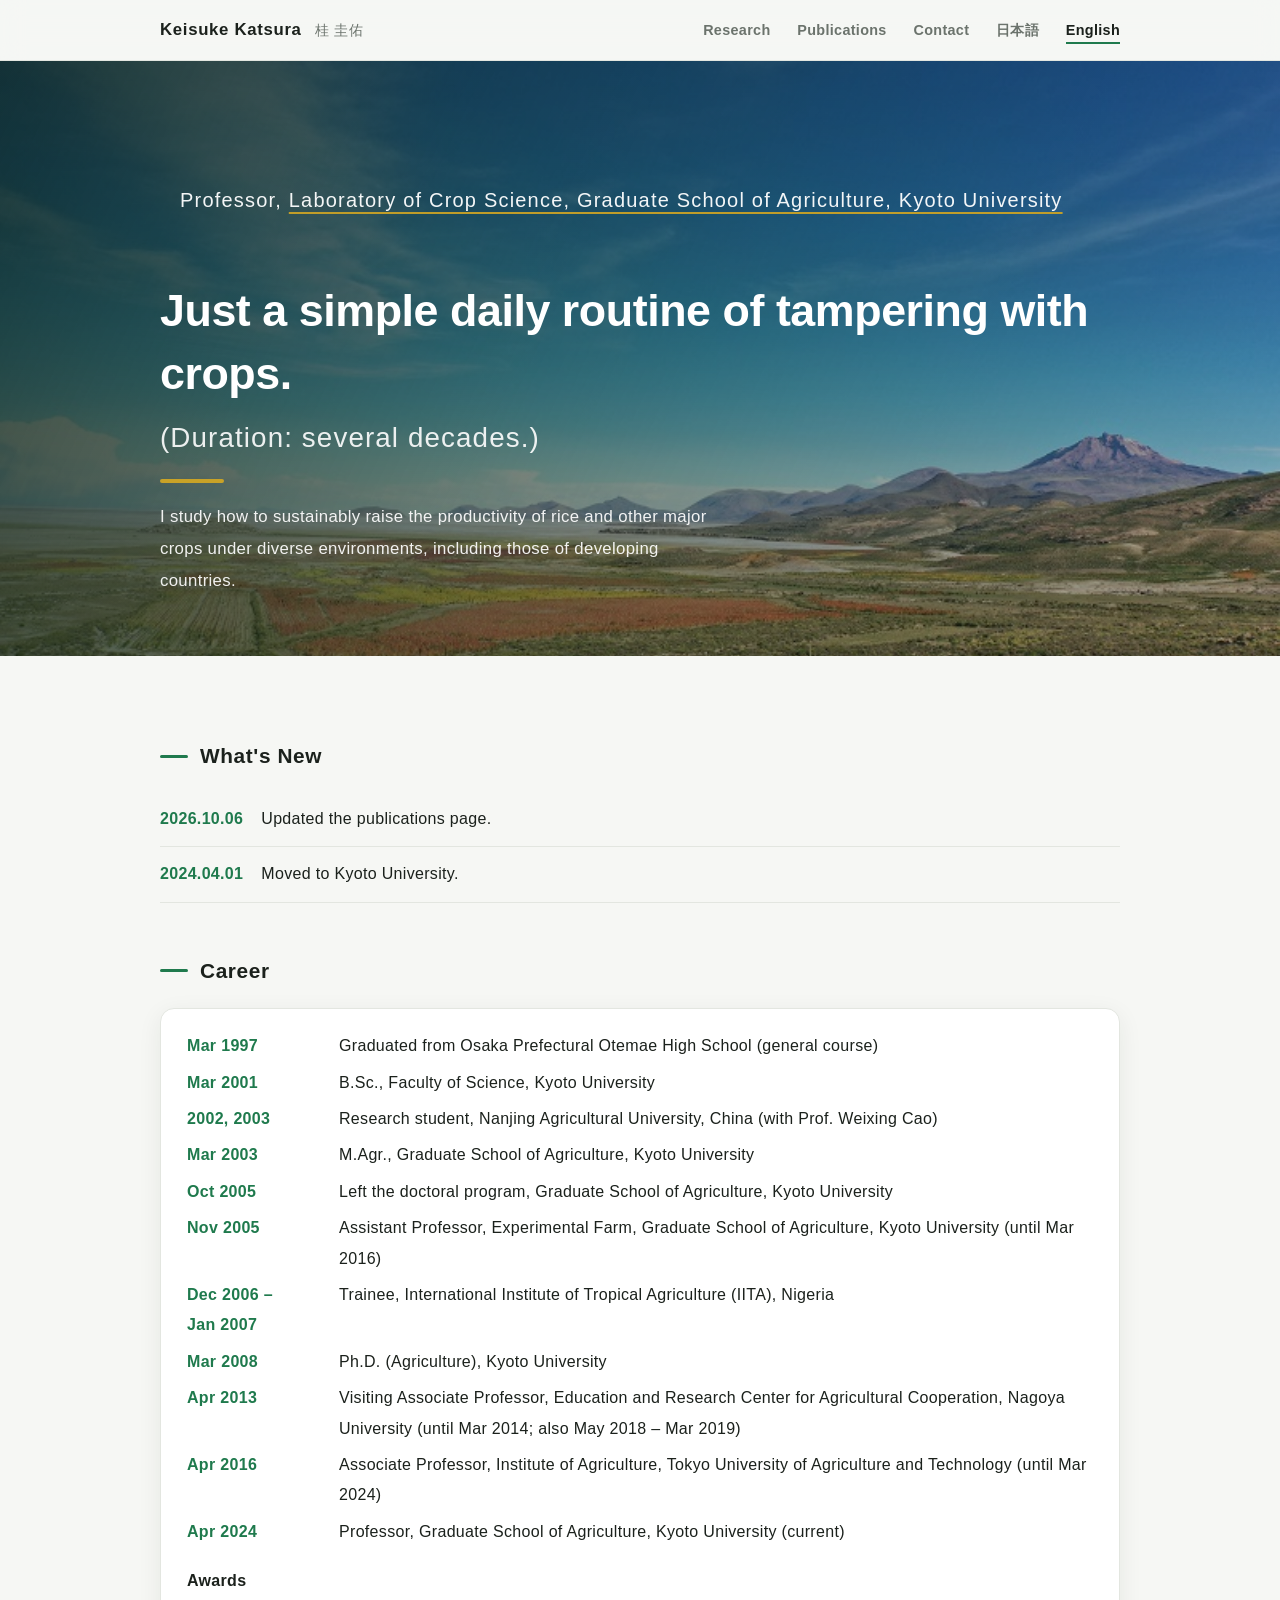
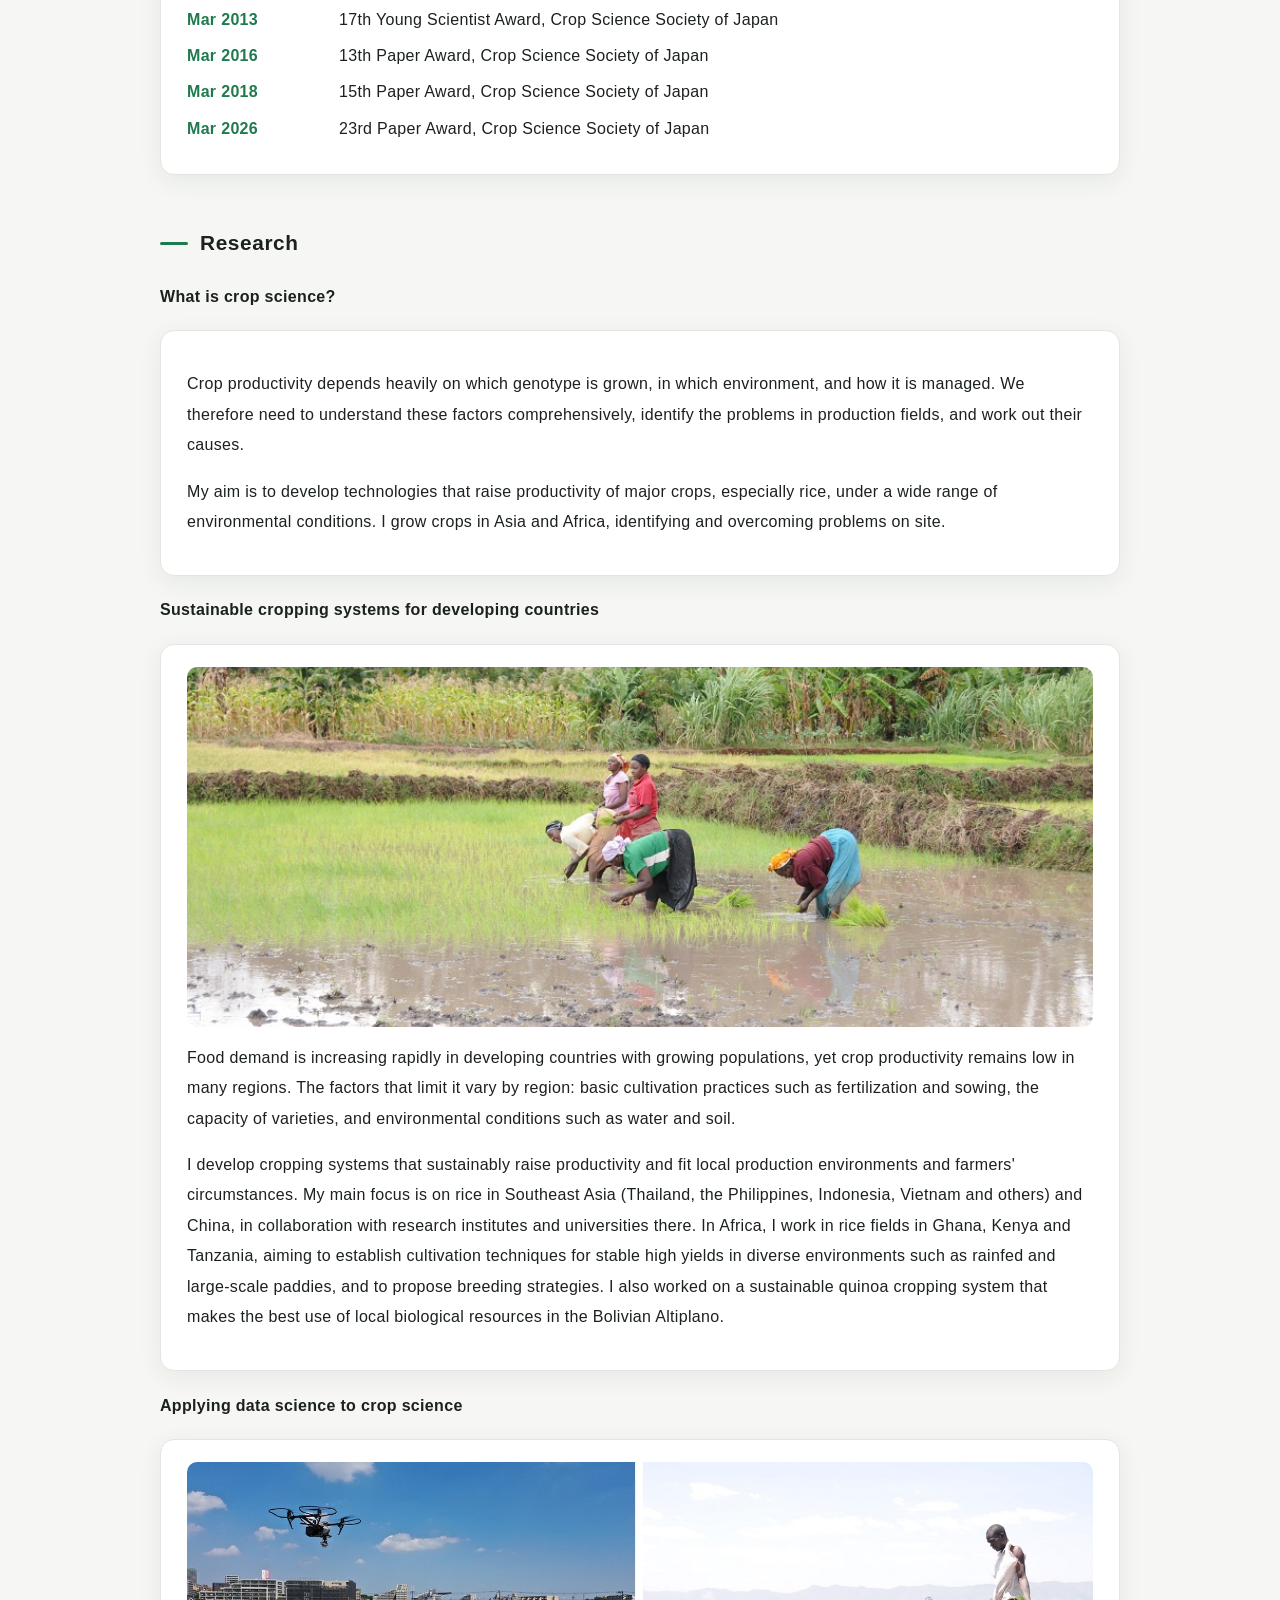
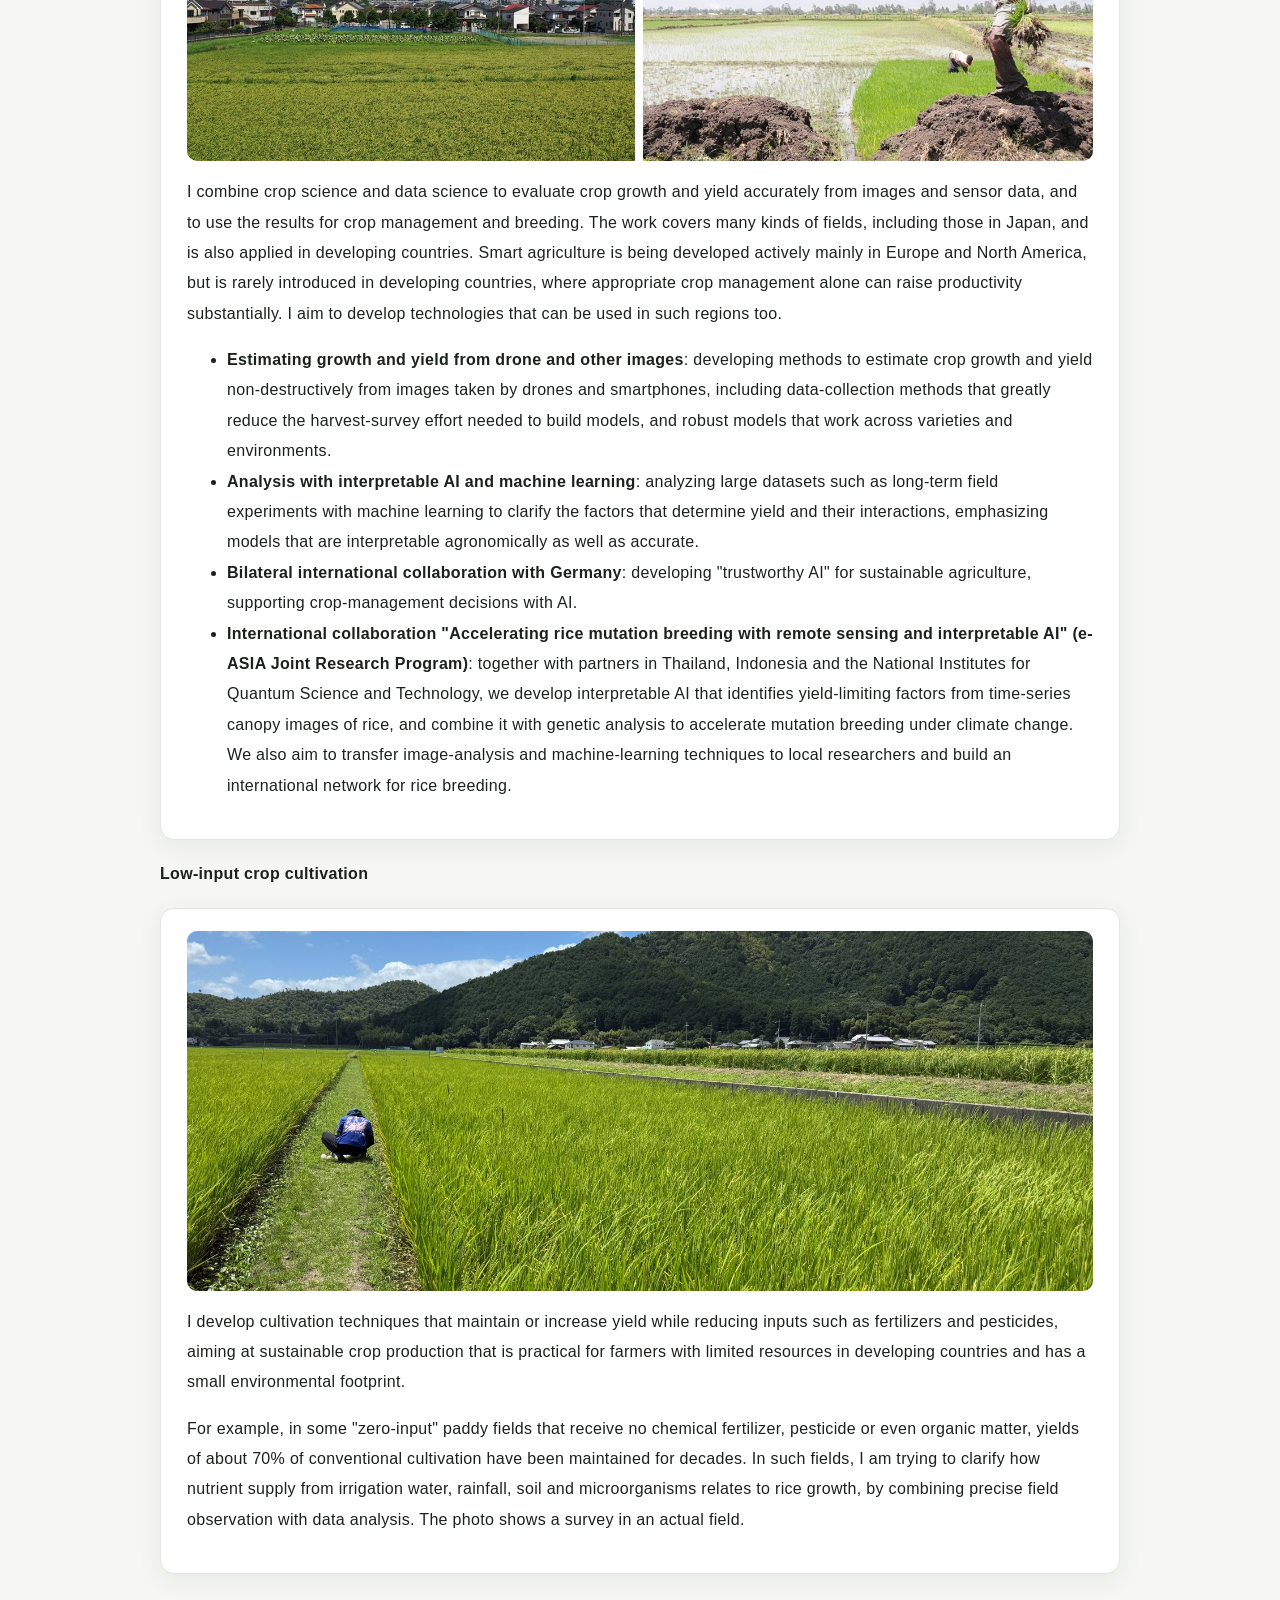
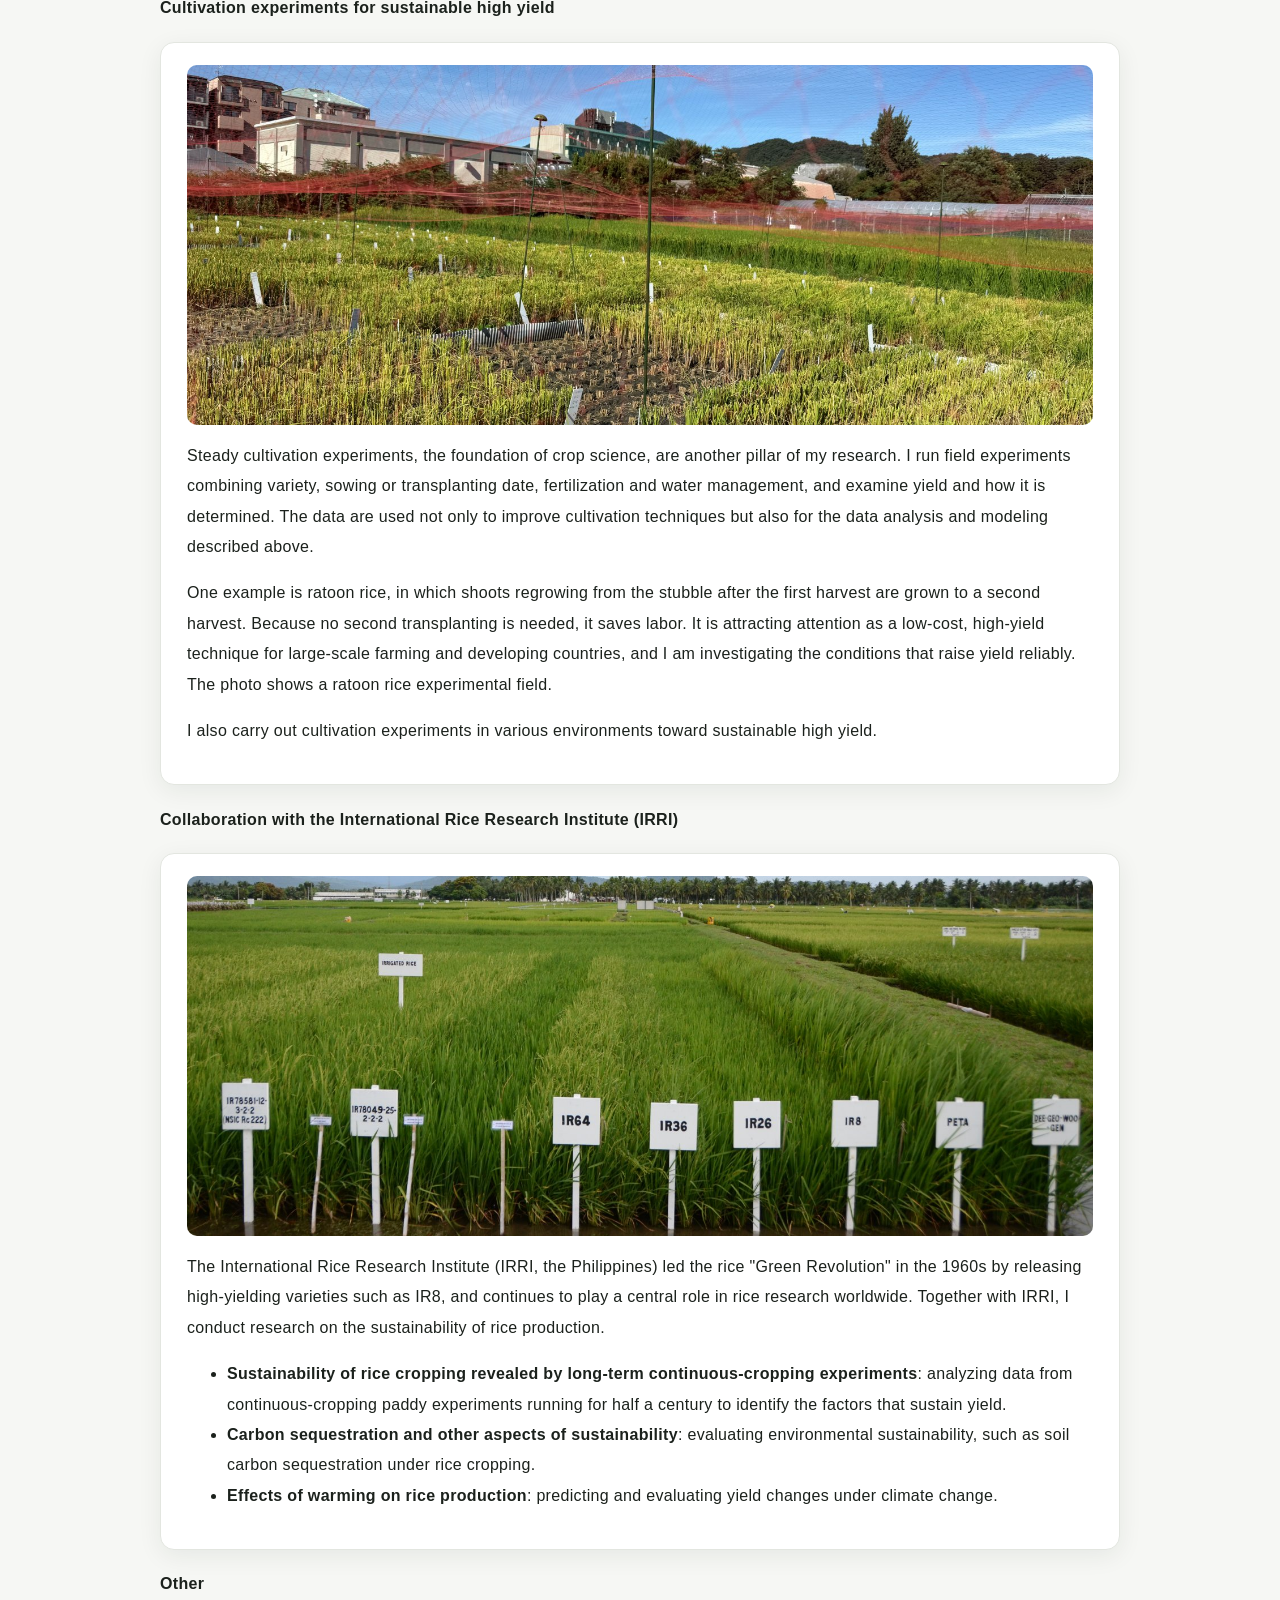
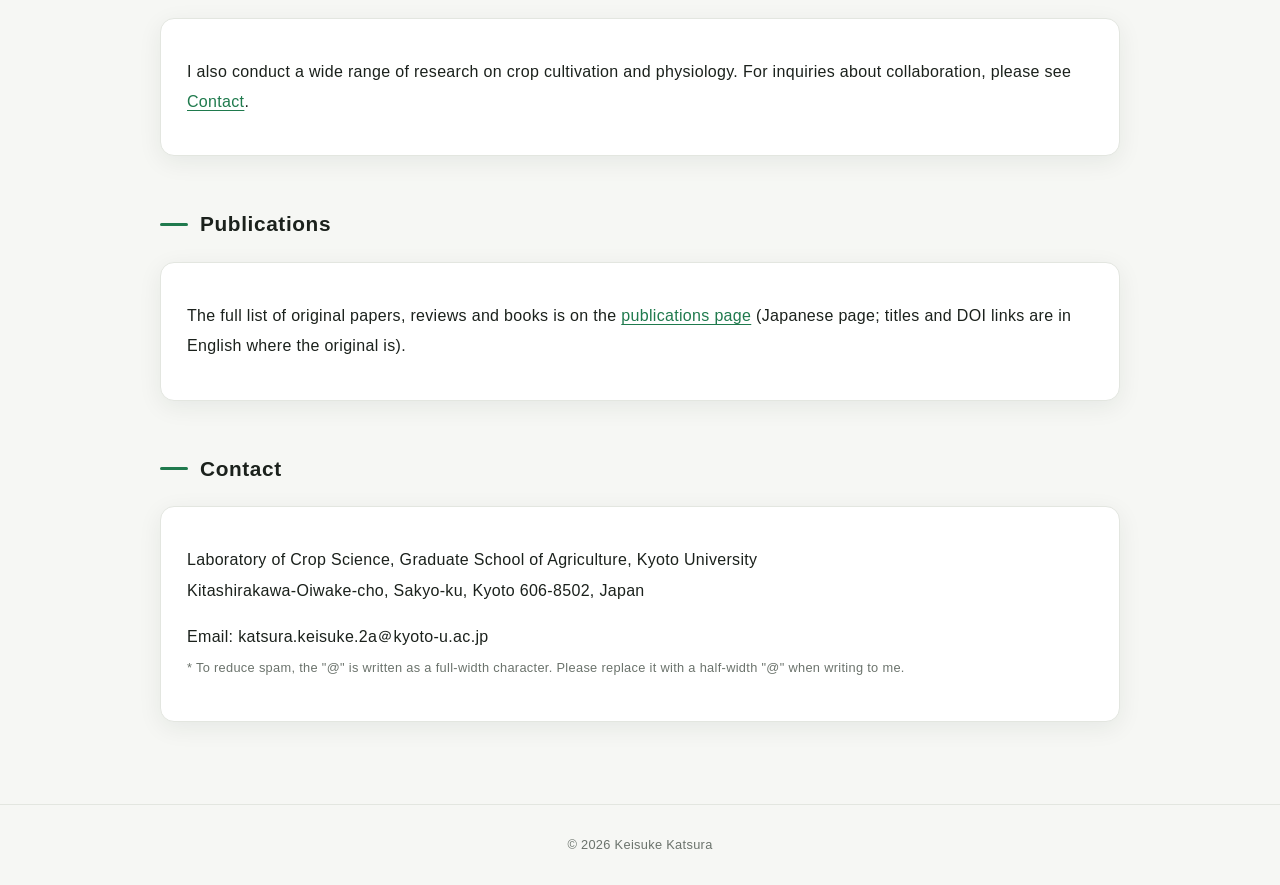
==== commit 662ede0d: "Add files via upload" ====
--- a/en.html
+++ b/en.html
@@ -102,7 +102,7 @@
 
 <h3>Collaboration with the International Rice Research Institute (IRRI)</h3>
 <div class="card">
-<img src="DSC_1600_web.jpg" alt="Experimental field at the International Rice Research Institute (IRRI)">
+<img src="DSC_1600_web.jpg" alt="Experimental field at the International Rice Research Institute (IRRI)" style="object-position:50% 100%">
 <p>The International Rice Research Institute (IRRI, the Philippines) led the rice "Green Revolution" in the 1960s by releasing high-yielding varieties such as IR8, and continues to play a central role in rice research worldwide. Together with IRRI, I conduct research on the sustainability of rice production.</p>
 <ul>
 <li><strong>Sustainability of rice cropping revealed by long-term continuous-cropping experiments</strong>: analyzing data from continuous-cropping paddy experiments running for half a century to identify the factors that sustain yield.</li>
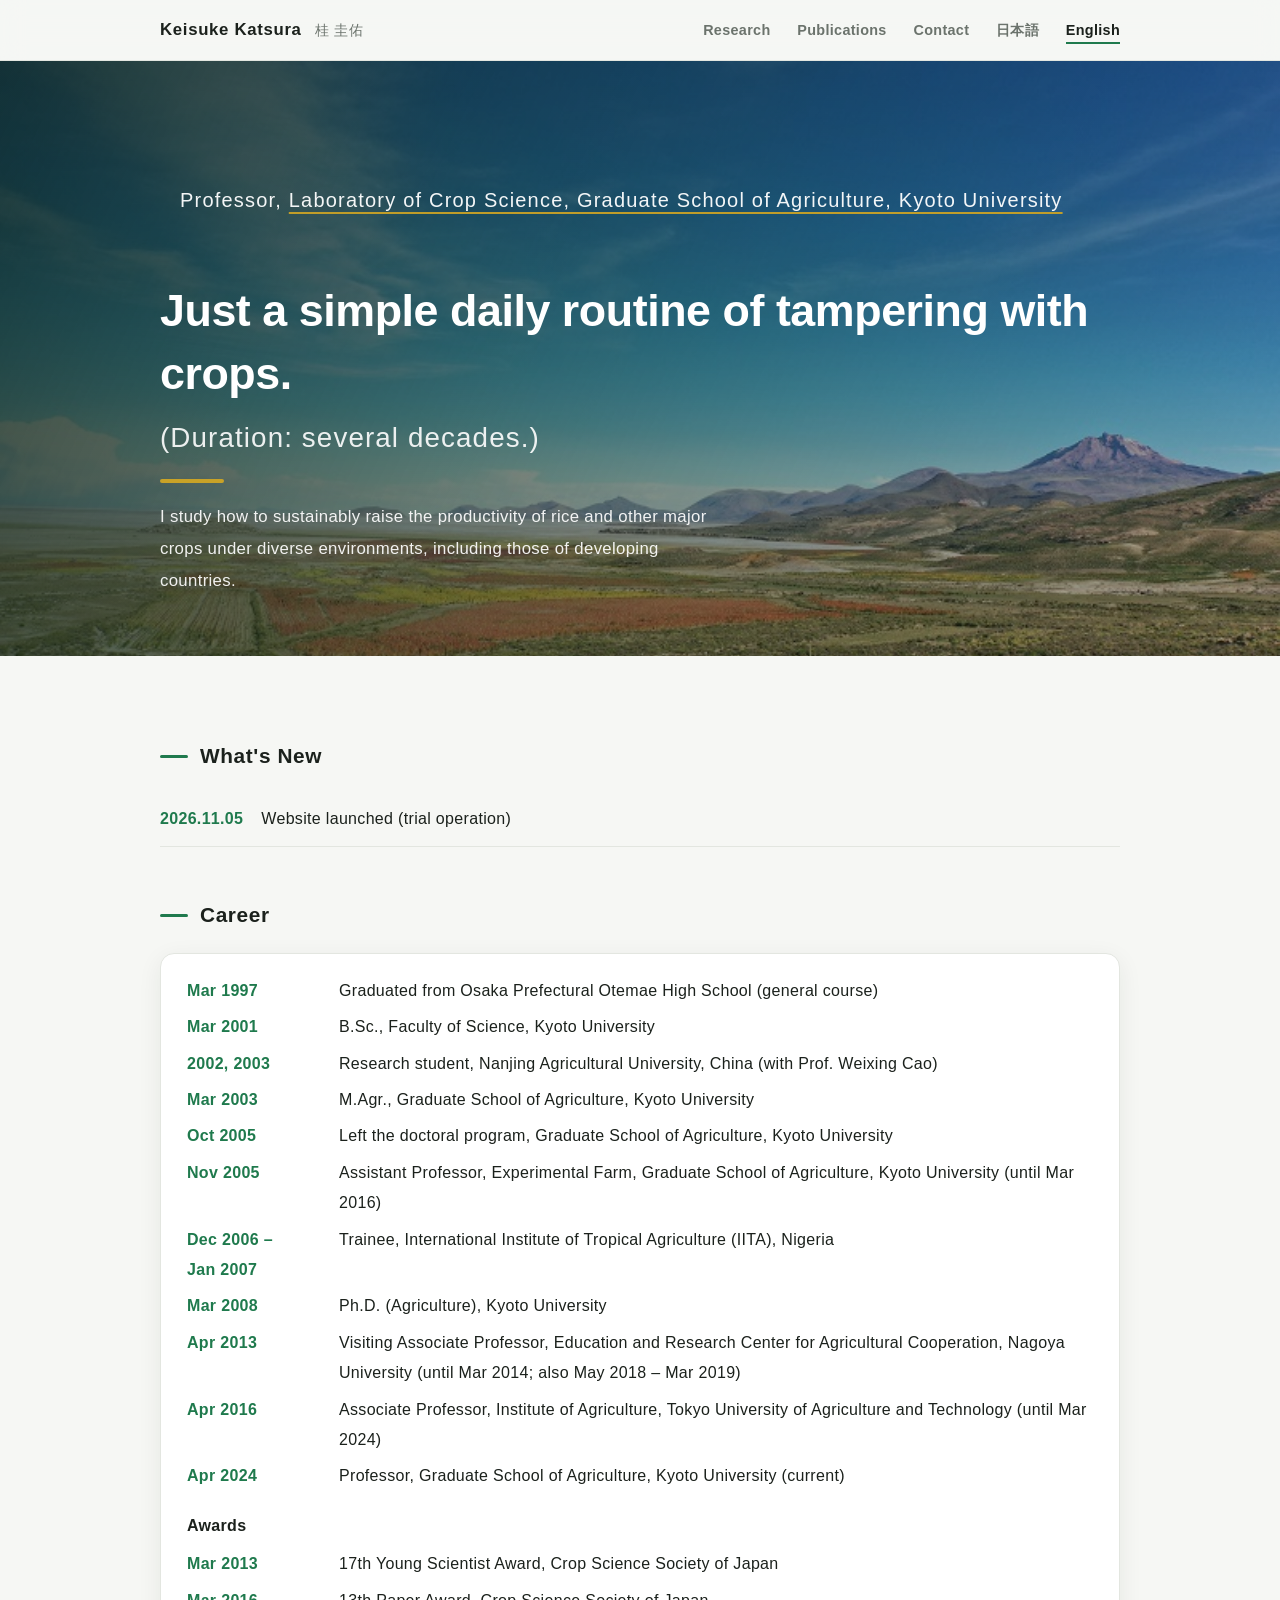
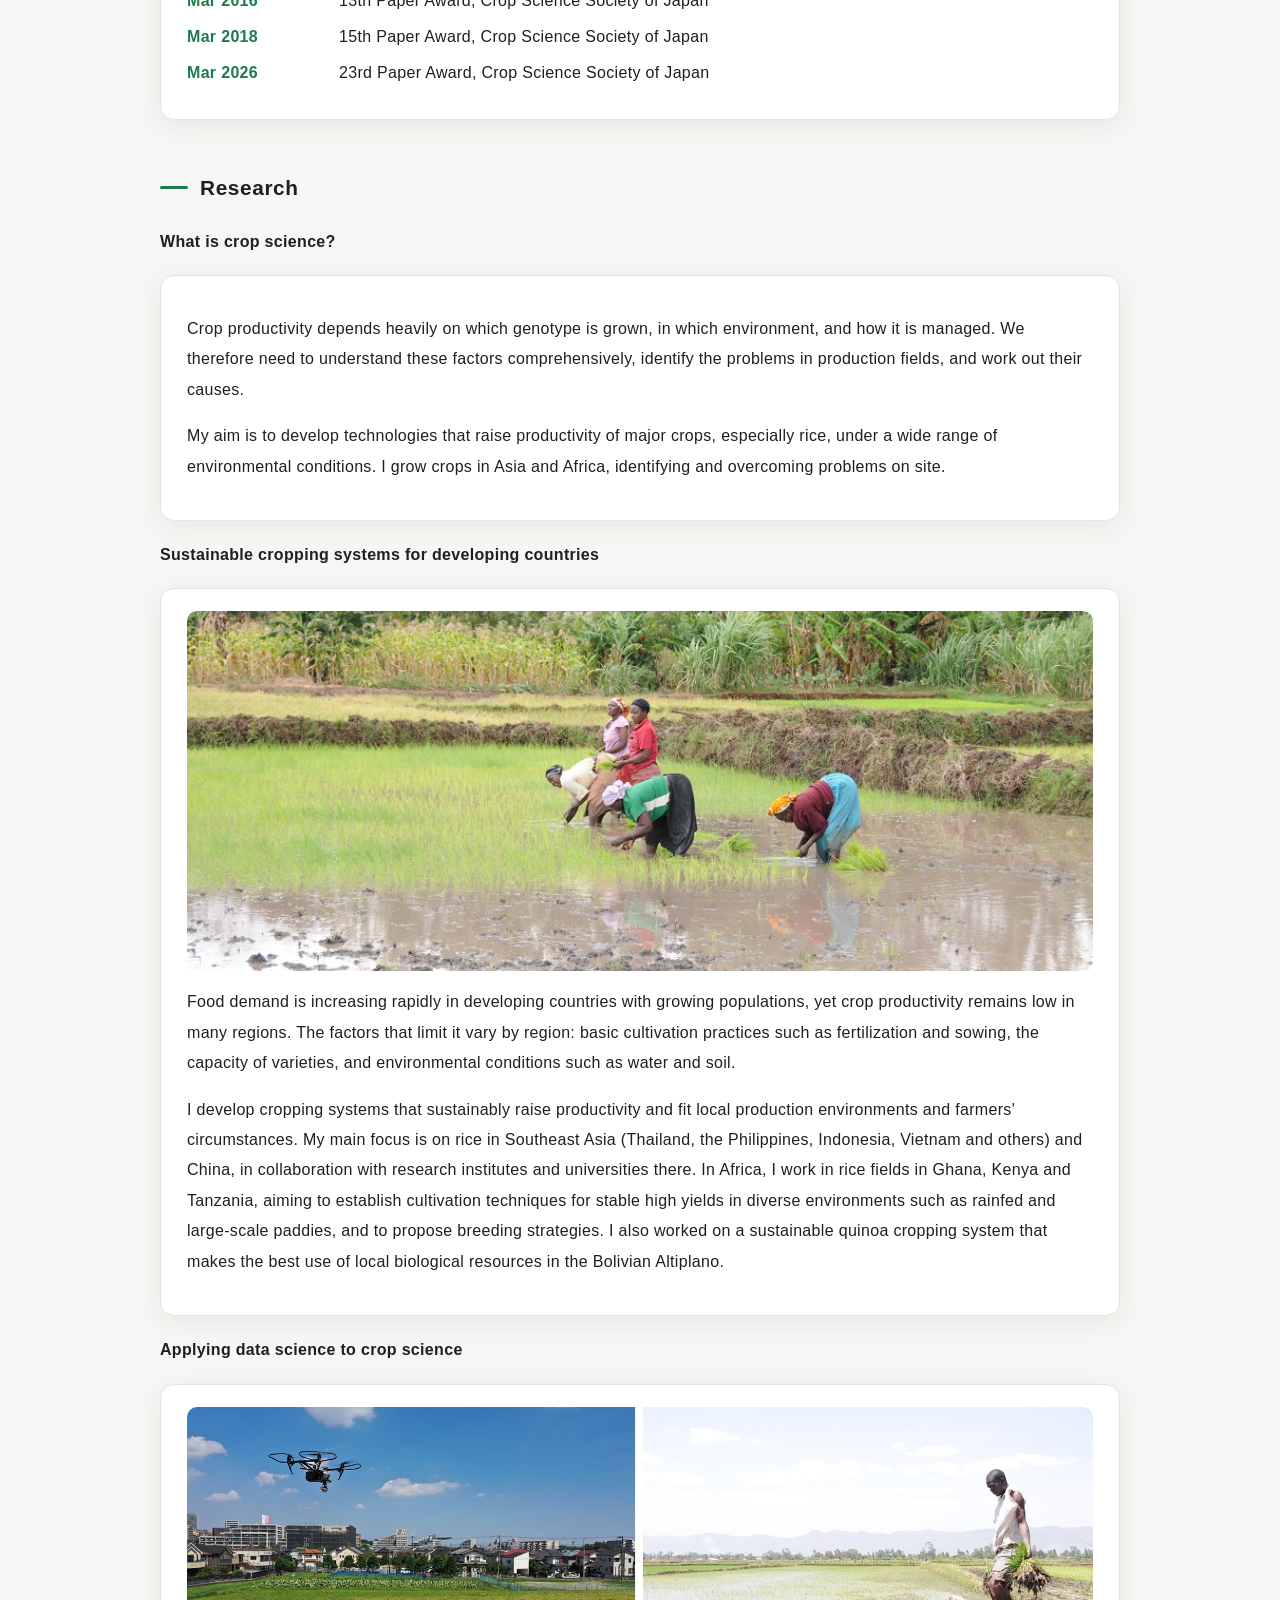
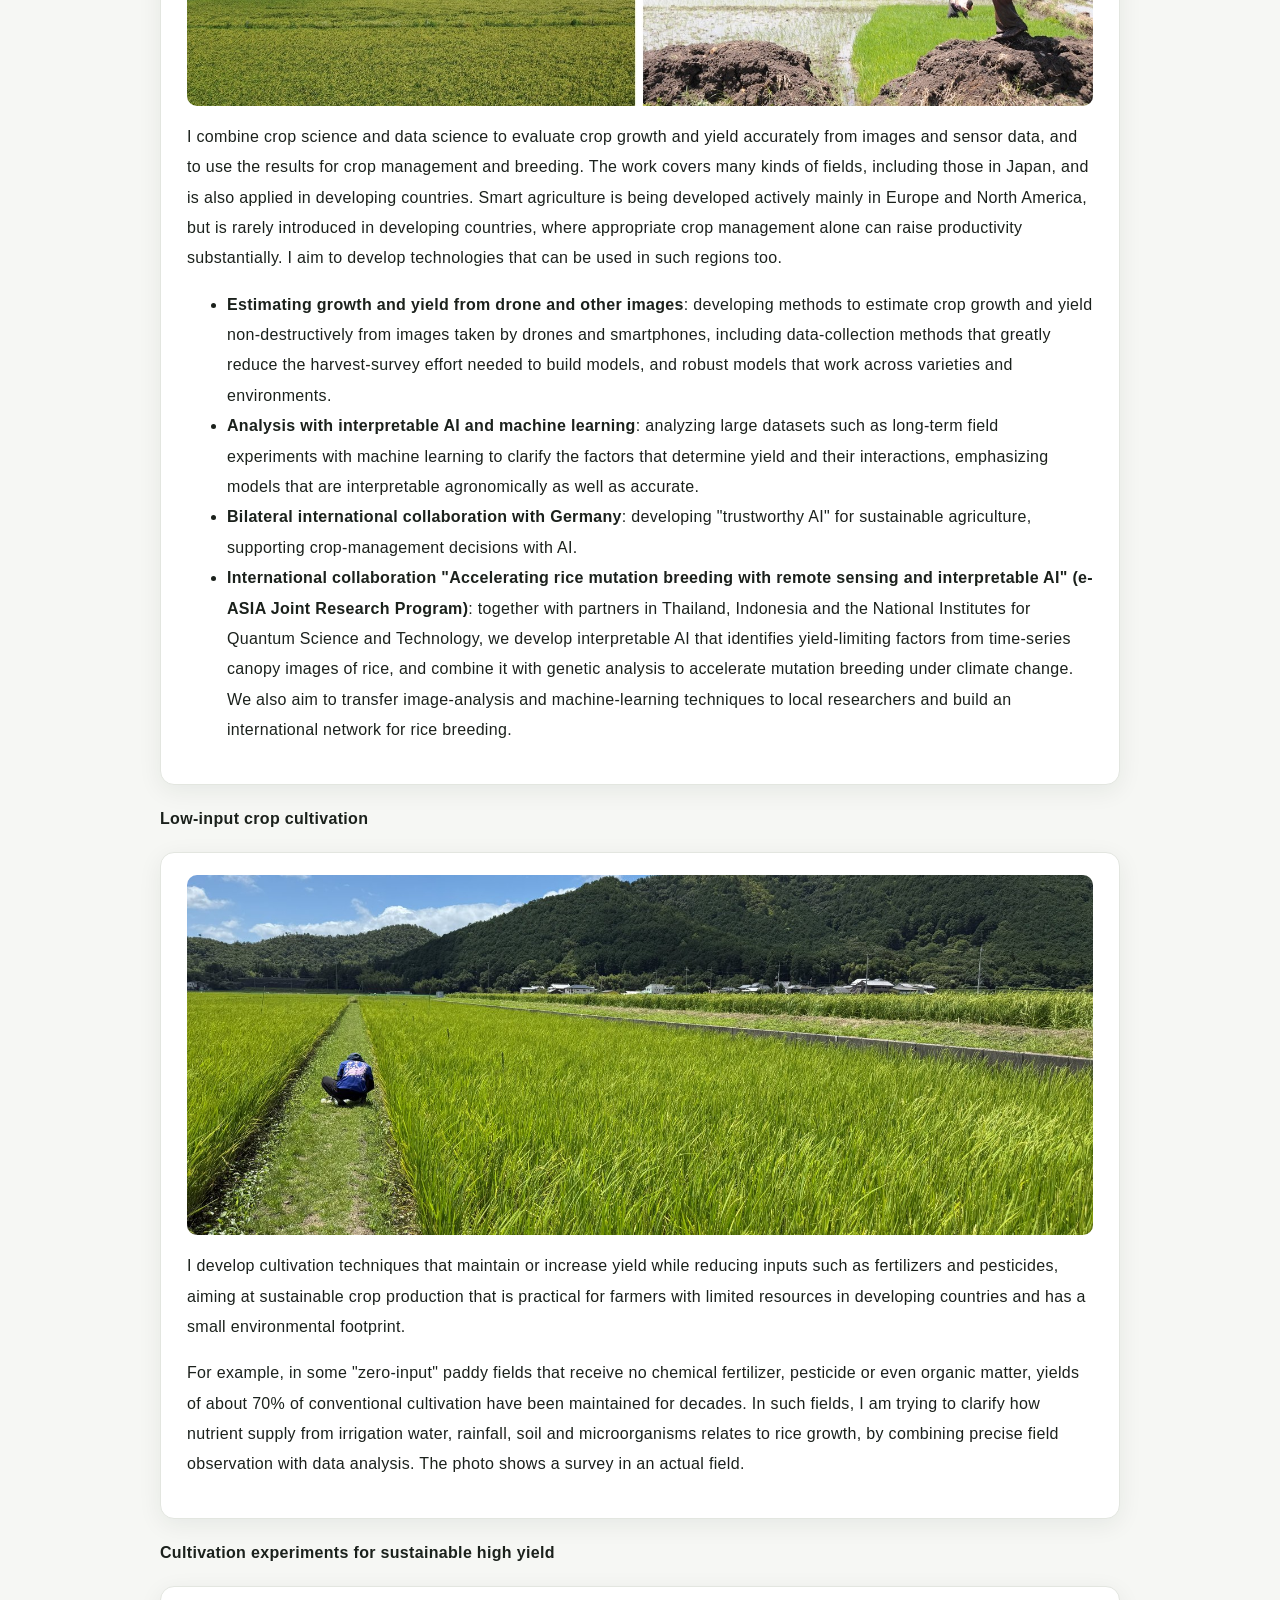
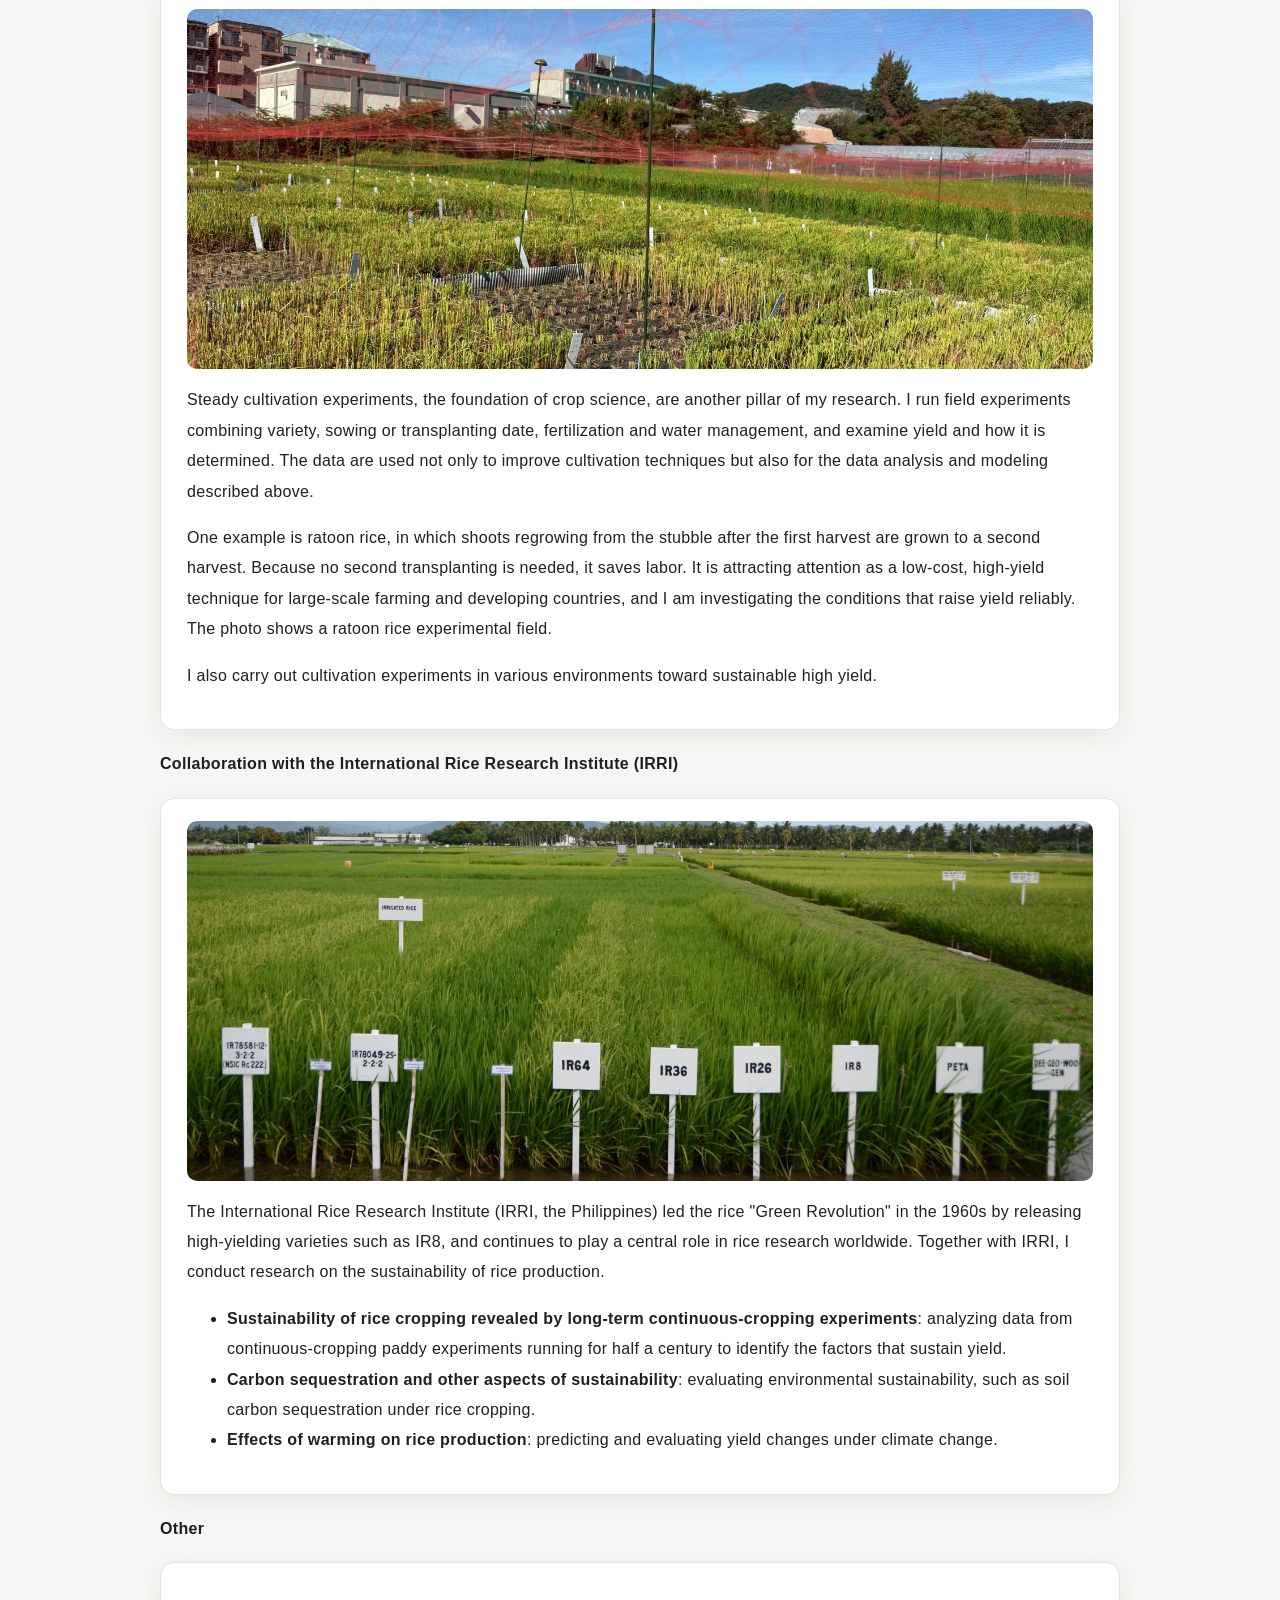
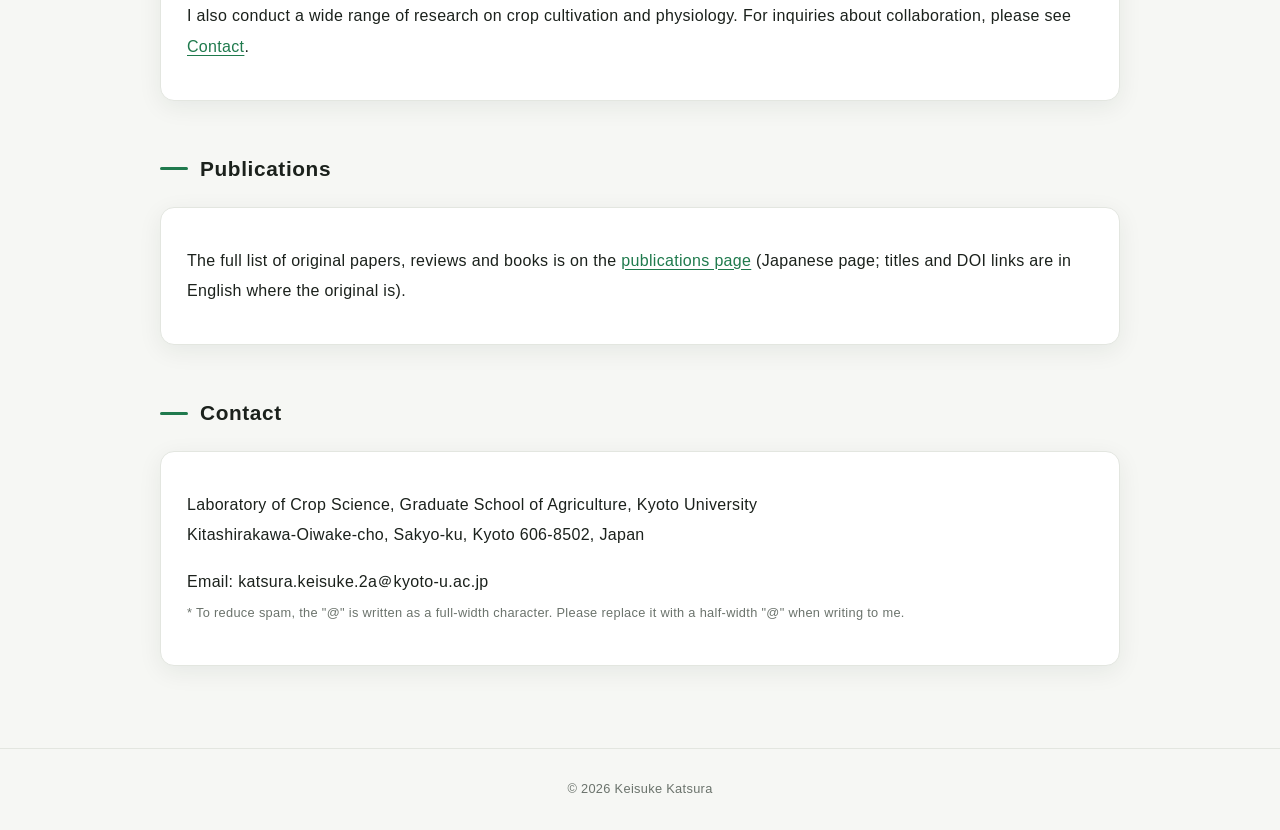
==== commit aa6e10d0: "Add files via upload" ====
--- a/en.html
+++ b/en.html
@@ -30,8 +30,7 @@
 <main>
 <h2>What's New</h2>
 <ul class="news">
-<li><time datetime="2026-10-06">2026.10.06</time>Updated the publications page.</li>
-<li><time datetime="2024-04-01">2024.04.01</time>Moved to Kyoto University.</li>
+<li><time datetime="2026-11-05">2026.11.05</time>Website launched (trial operation)</li>
 </ul>
 
 <h2>Career</h2>
--- a/style.css
+++ b/style.css
@@ -29,6 +29,8 @@
 .news li{padding:12px 0;border-bottom:1px solid var(--line)}
 .news time{font-family:var(--head);font-weight:600;color:var(--accent);margin-right:18px}
 .pubs li{margin-bottom:14px}
+.pubs a:not(.yt){font-size:.85em;color:var(--muted);word-break:break-all}
+.pubs strong{font-weight:700}
 .muted,.todo{color:var(--muted)}
 .todo{font-style:italic}
 small{font-size:.8rem}
